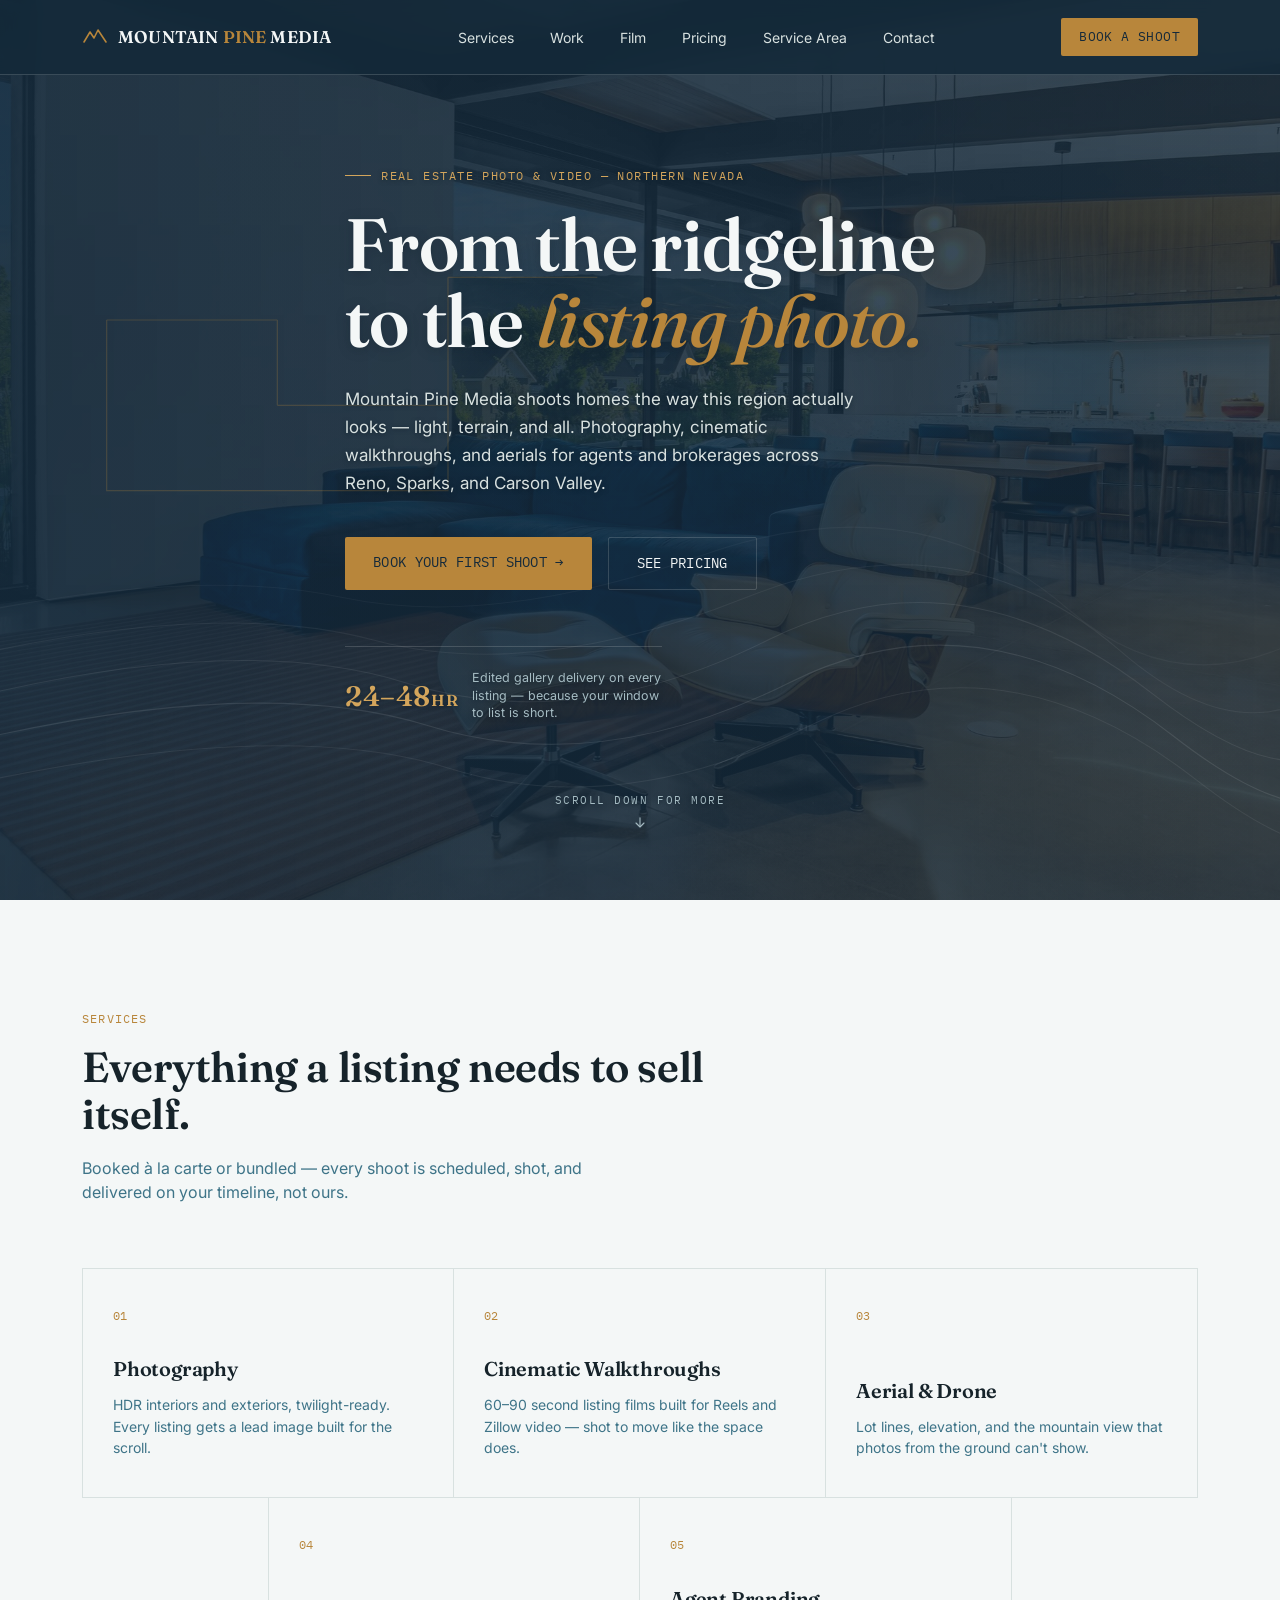
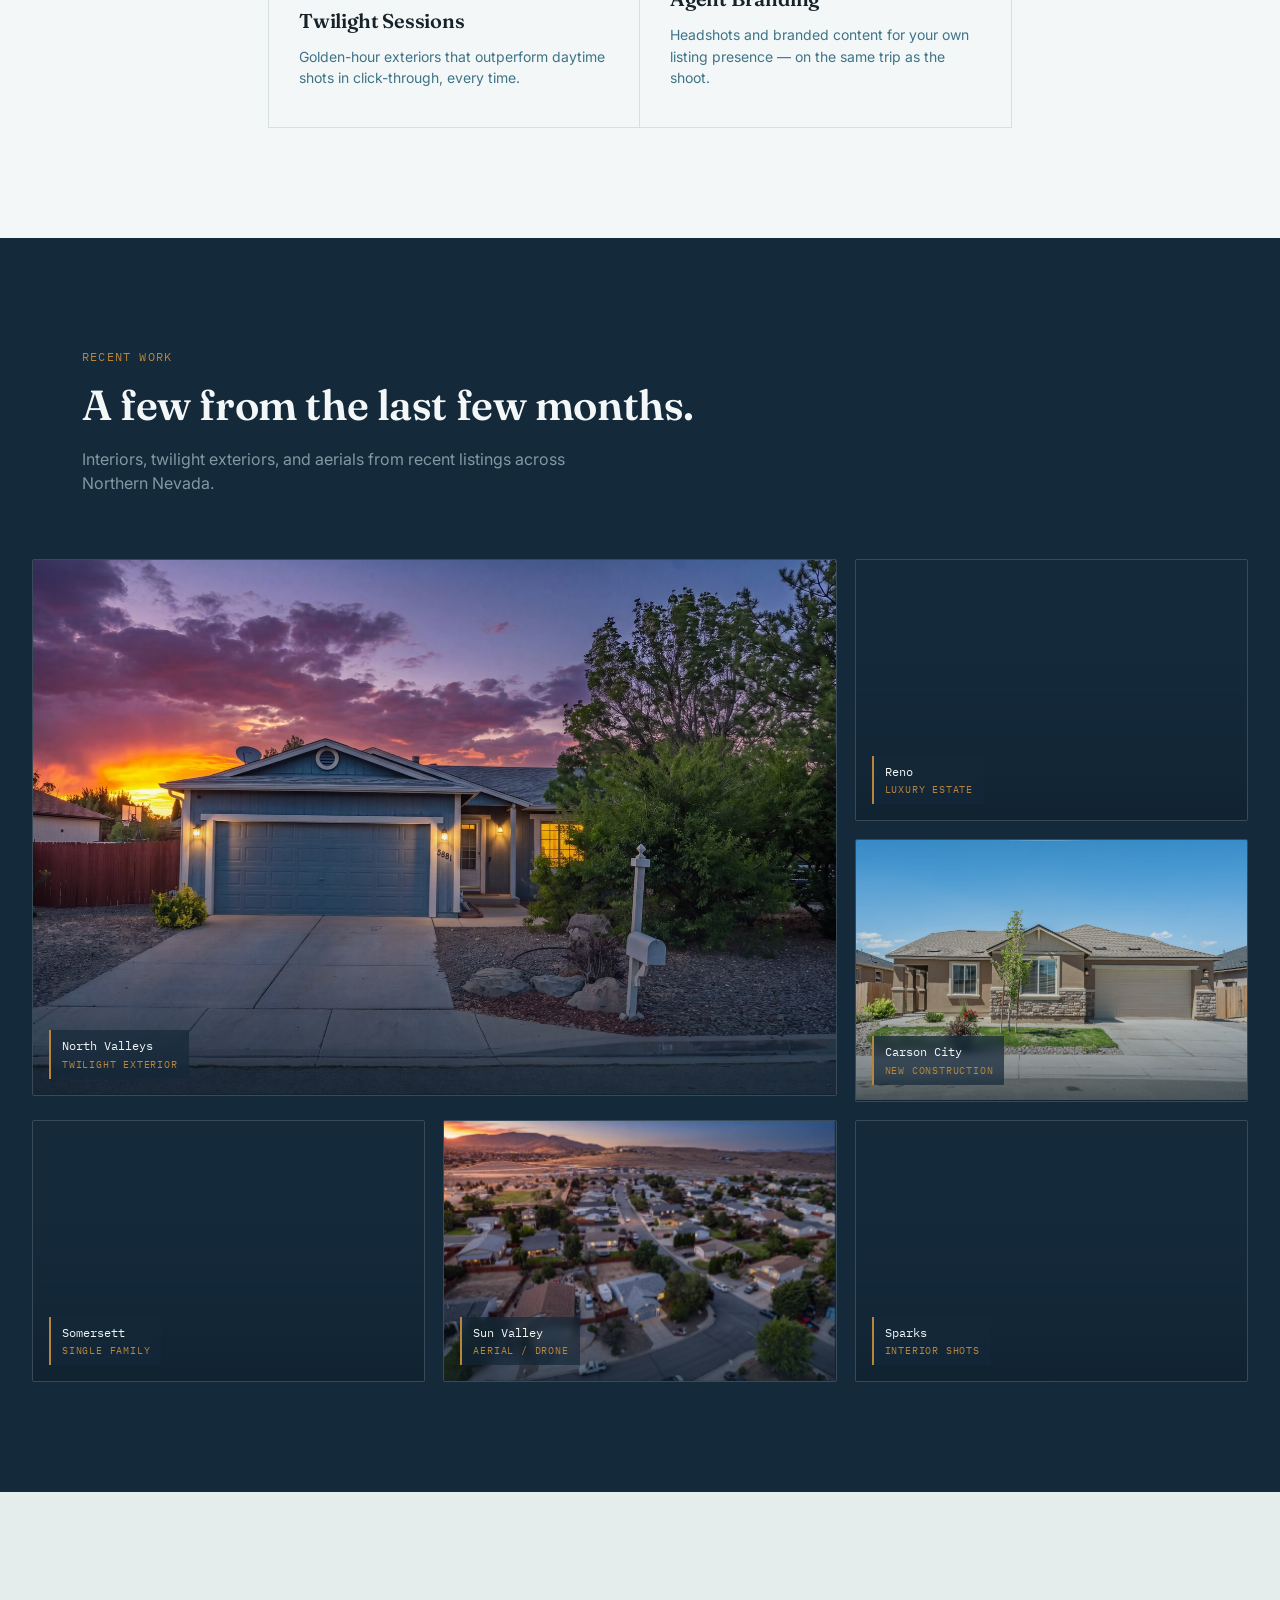
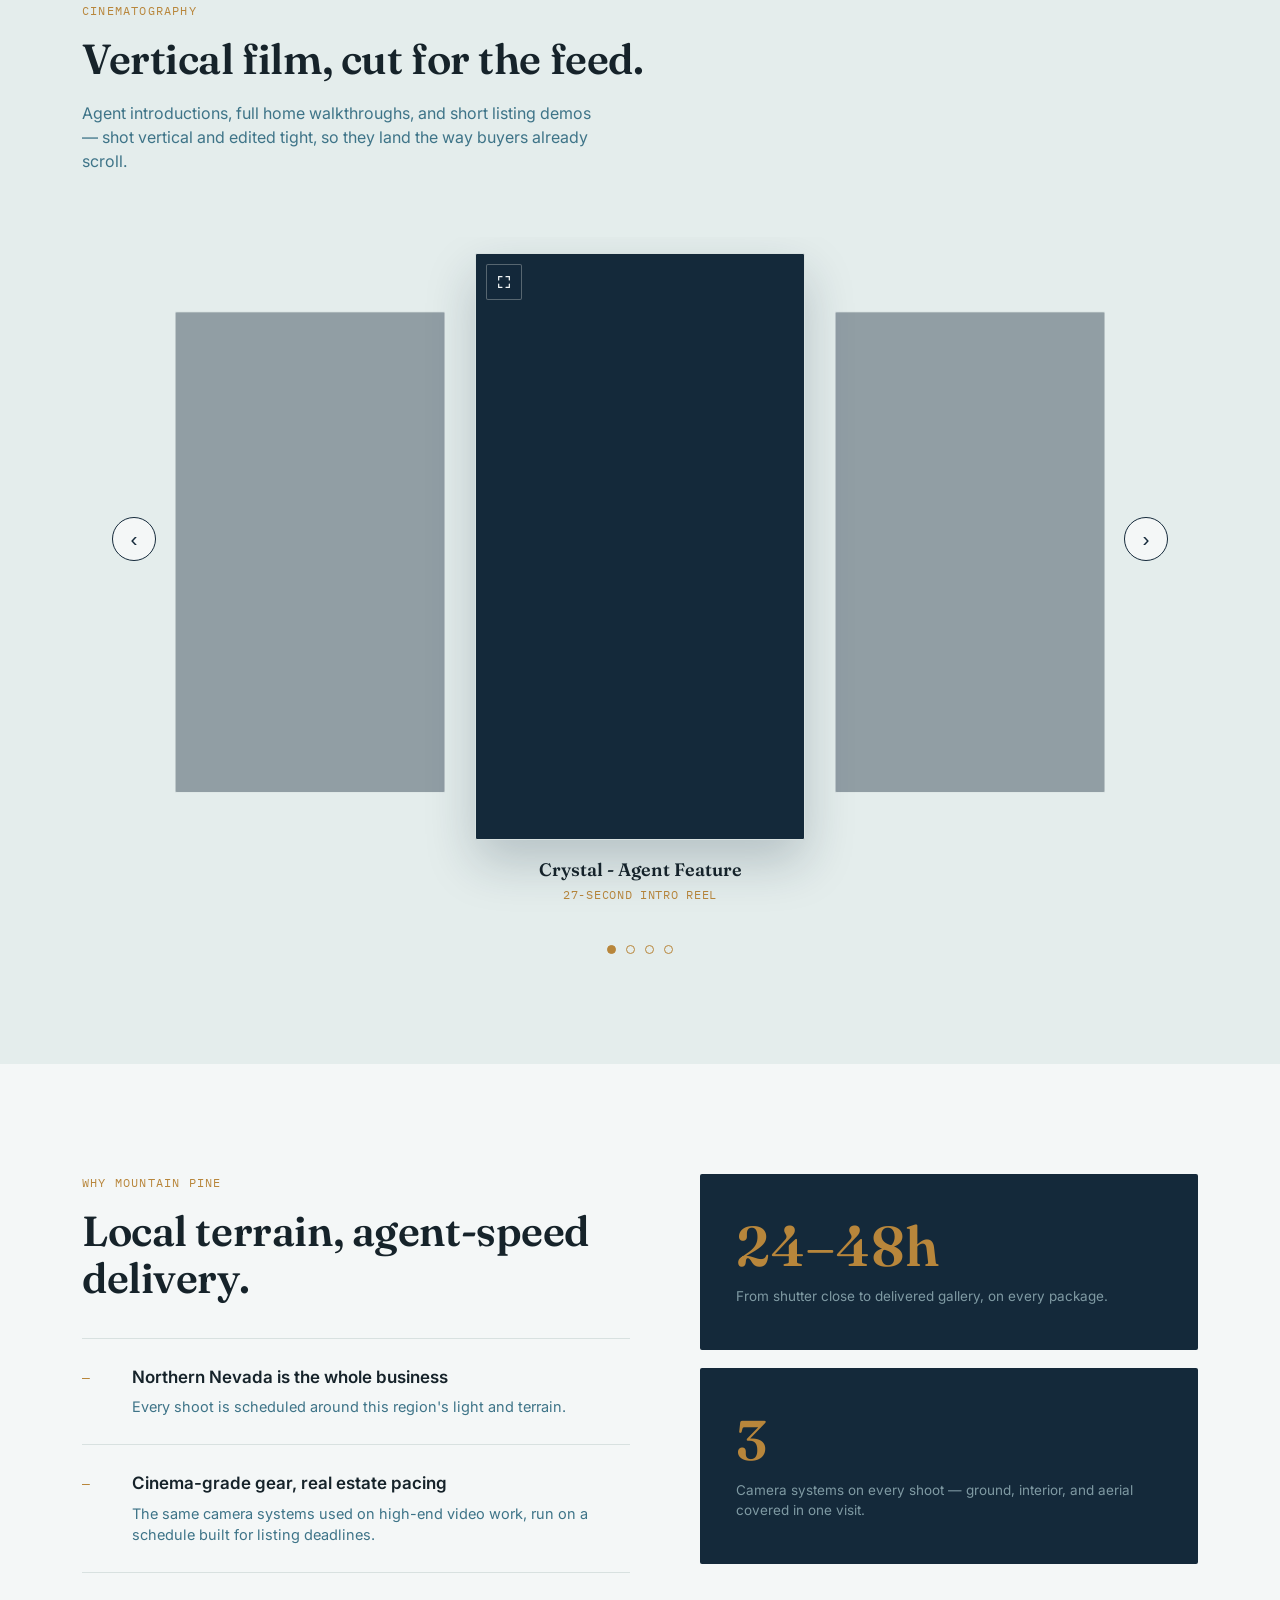
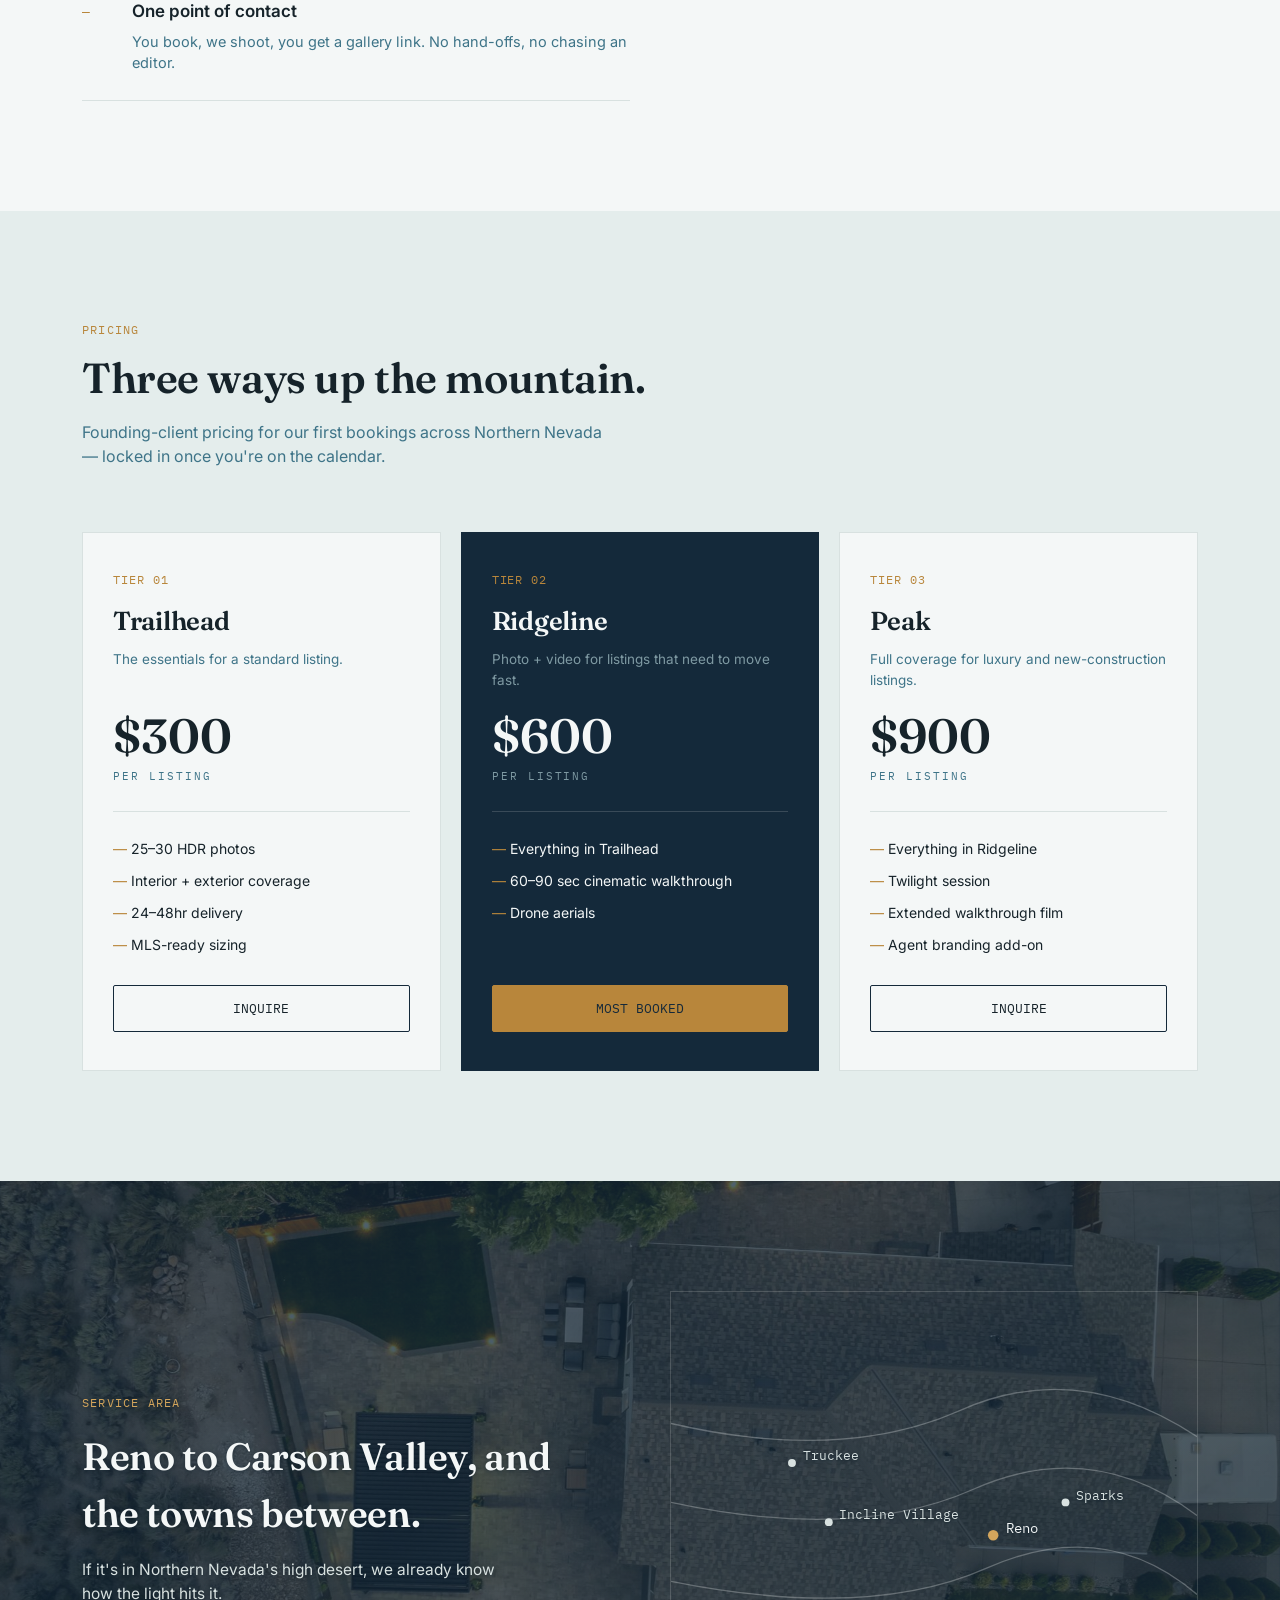
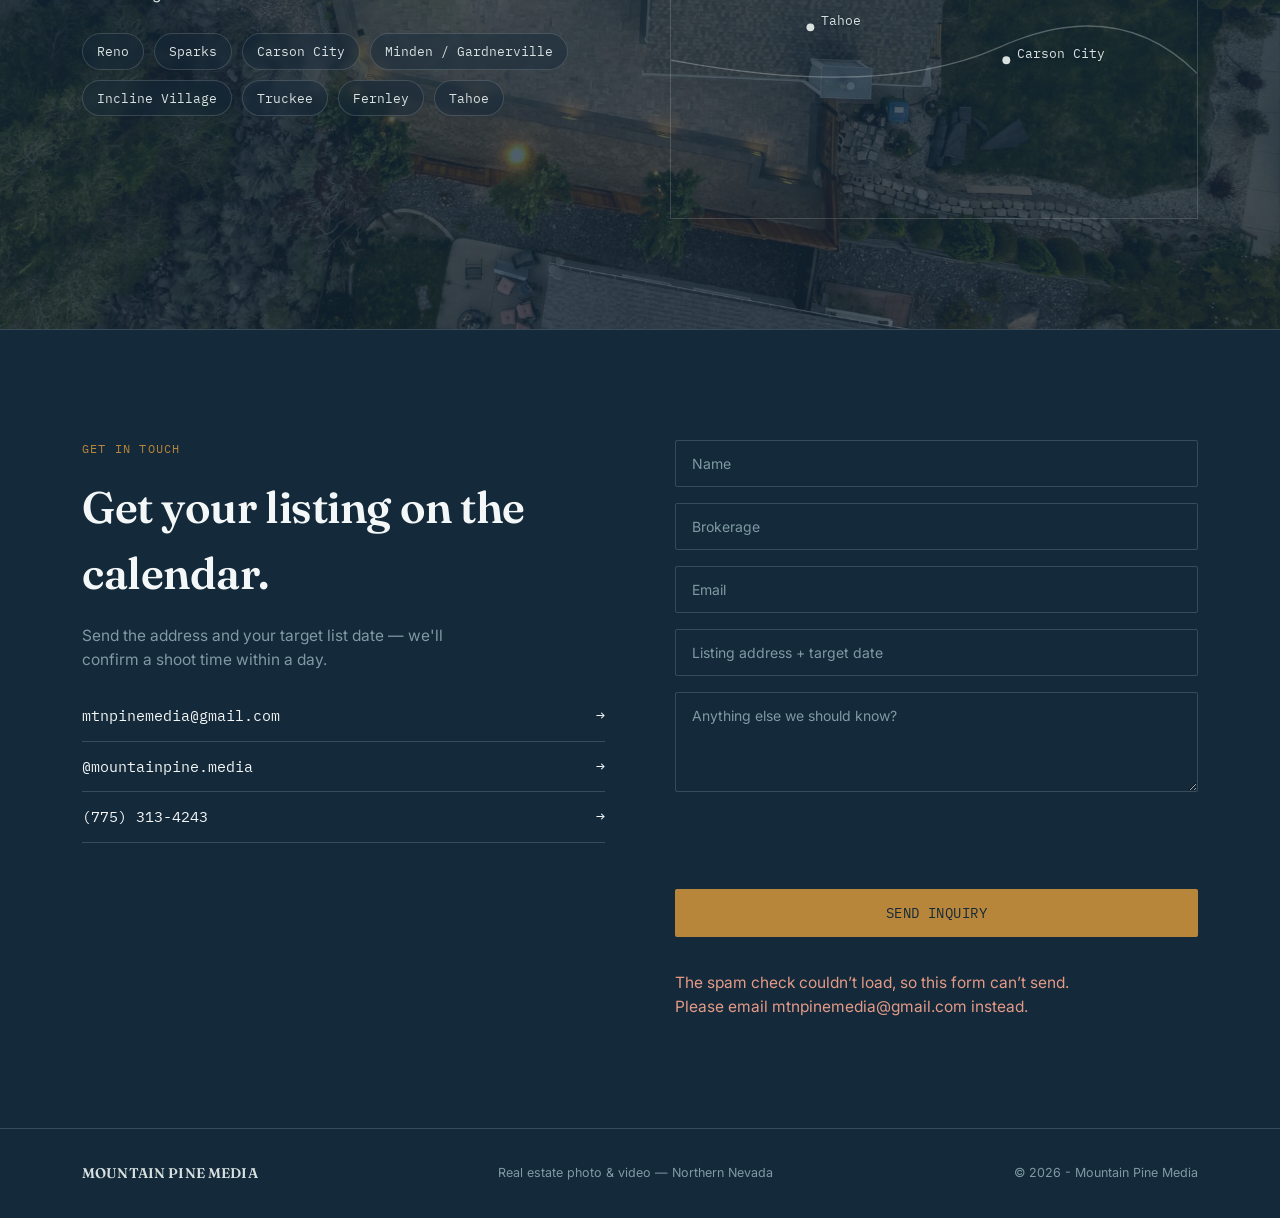
==== web/public/index.html @ 02c107c4 "Create email worker" ====
<!DOCTYPE html>
<html lang="en">
<head>
<meta charset="UTF-8">
<meta name="viewport" content="width=device-width, initial-scale=1.0">
<meta name="description" content="Mountain Pine Media — real estate photography, cinematic listing walkthroughs, and drone aerials for agents and brokerages across Reno, Sparks, Carson Valley, and Northern Nevada. Edited galleries delivered in 24–48 hours.">
<title>Mountain Pine Media · Real Estate Photo &amp; Video · Reno · Northern Nevada</title>

<link rel="icon" href="favicon.ico" sizes="any">
<link rel="apple-touch-icon" href="apple-touch-icon.png">

<meta property="og:type" content="website">
<meta property="og:url" content="https://mountain-pine-media.com/">
<meta property="og:title" content="Mountain Pine Media · Real Estate Photo &amp; Video · Reno · Northern Nevada">
<meta property="og:description" content="Real estate photography, cinematic listing walkthroughs, and drone aerials for agents across Reno, Sparks, and Carson Valley. Edited galleries in 24–48 hours.">
<meta property="og:image" content="https://mountain-pine-media.com/og-image.png">
<meta name="twitter:card" content="summary_large_image">
<meta name="twitter:title" content="Mountain Pine Media · Real Estate Photo &amp; Video · Reno · Northern Nevada">
<meta name="twitter:description" content="Real estate photography, listing films, and drone aerials for agents across Northern Nevada.">
<meta name="twitter:image" content="https://mountain-pine-media.com/og-image.png">
<link rel="canonical" href="https://mountain-pine-media.com/">

<script type="application/ld+json">
{
  "@context": "https://schema.org",
  "@type": "ProfessionalService",
  "additionalType": "https://en.wikipedia.org/wiki/Real_estate_photography",
  "name": "Mountain Pine Media",
  "description": "Real estate photography, cinematic listing walkthroughs, and drone aerials for agents and brokerages across Northern Nevada.",
  "url": "https://mountain-pine-media.com/",
  "image": "https://mountain-pine-media.com/og-image.png",
  "logo": "https://mountain-pine-media.com/og-image.png",
  "email": "mtnpinemedia@gmail.com",
  "sameAs": ["https://www.instagram.com/mountainpine.media/"],
  "priceRange": "$$",
  "areaServed": [
    { "@type": "City", "name": "Reno, Nevada" },
    { "@type": "City", "name": "Sparks, Nevada" },
    { "@type": "City", "name": "Carson City, Nevada" },
    { "@type": "City", "name": "Minden, Nevada" },
    { "@type": "City", "name": "Gardnerville, Nevada" },
    { "@type": "City", "name": "Fernley, Nevada" },
    { "@type": "Place", "name": "Incline Village, Nevada" },
    { "@type": "Place", "name": "Lake Tahoe" },
    { "@type": "Place", "name": "Truckee, California" },
    { "@type": "AdministrativeArea", "name": "Washoe County, Nevada" },
    { "@type": "Place", "name": "Northern Nevada" }
  ],
  "makesOffer": [
    {
      "@type": "Offer",
      "itemOffered": {
        "@type": "Service",
        "name": "Real estate photography",
        "serviceType": "Real estate photography"
      }
    },
    {
      "@type": "Offer",
      "itemOffered": {
        "@type": "Service",
        "name": "Cinematic listing walkthrough",
        "serviceType": "Real estate videography"
      }
    },
    {
      "@type": "Offer",
      "itemOffered": {
        "@type": "Service",
        "name": "Aerial and drone photography",
        "serviceType": "Aerial photography"
      }
    },
    {
      "@type": "Offer",
      "itemOffered": {
        "@type": "Service",
        "name": "Twilight exterior session",
        "serviceType": "Real estate photography"
      }
    },
    {
      "@type": "Offer",
      "itemOffered": {
        "@type": "Service",
        "name": "Agent branding and headshots",
        "serviceType": "Portrait photography"
      }
    }
  ]
}
</script>

<link rel="preconnect" href="https://fonts.googleapis.com">
<link rel="preconnect" href="https://fonts.gstatic.com" crossorigin>
<link href="https://fonts.googleapis.com/css2?family=Fraunces:opsz,wght@9..144,400;9..144,500;9..144,600;9..144,700&family=Inter:wght@400;500;600&family=IBM+Plex+Mono:wght@400;500&display=swap" rel="stylesheet">
<link rel="stylesheet" href="styles.css">

<!-- The hero background is above the fold, so it is discovered in styles.css rather
     than in the markup and would otherwise wait on the stylesheet. Keep this pair in
     step with the .hero::before rules and their 1100px breakpoint. -->
<link rel="preload" as="image" href="optimized-assets/DSC08587-2560.jpg" media="(min-width:1100px)">
<link rel="preload" as="image" href="optimized-assets/DSC08587.jpg" media="(max-width:1099.98px)">

<!-- The inquiry form can't be submitted without JavaScript: Turnstile is a scripted
     challenge, and a no-JS path that skipped it would just be the door bots use. -->
<noscript><style>#inquiry-form{display:none;}</style></noscript>
</head>
<body>

<header>
  <nav class="wrap">
    <div class="brand">
      <svg viewBox="0 0 26 26" fill="none"><path d="M2 18L8 8L12 14L16 6L24 18" stroke="#B8863B" stroke-width="1.6" stroke-linejoin="round" stroke-linecap="round"/></svg>
      <span class="brand-text">MOUNTAIN <span>PINE</span> MEDIA</span>
    </div>
    <div class="nav-menu" id="nav-menu">
      <div class="navlinks">
        <a href="#services">Services</a>
        <a href="#work">Work</a>
        <a href="#film">Film</a>
        <a href="#pricing">Pricing</a>
        <a href="#area">Service Area</a>
        <a href="#contact">Contact</a>
      </div>
      <a href="#contact" class="nav-cta">BOOK A SHOOT</a>
    </div>
    <button class="nav-toggle" aria-label="Toggle menu" aria-expanded="false" aria-controls="nav-menu">
      <span></span><span></span><span></span>
    </button>
  </nav>
</header>

<section class="hero" data-parallax>
  <svg class="contour-field" viewBox="0 0 1200 800" preserveAspectRatio="xMidYMid slice">
    <g stroke="#F4F7F7" stroke-width="1" fill="none">
      <path opacity="0.12" d="M-50 620 Q 200 560 350 600 T 700 560 T 1050 610 T 1300 580"/>
      <path opacity="0.16" d="M-50 660 Q 220 590 380 640 T 720 600 T 1080 650 T 1300 620"/>
      <path opacity="0.2" d="M-50 700 Q 240 630 400 680 T 740 640 T 1100 690 T 1300 660"/>
      <path opacity="0.14" d="M-50 740 Q 260 670 420 720 T 760 680 T 1120 730 T 1300 700"/>
      <path opacity="0.08" d="M-50 580 Q 180 530 320 560 T 660 520 T 1000 570 T 1300 540"/>
    </g>
    <g stroke="#B8863B" stroke-width="1.1" fill="none" opacity="0.5">
      <path d="M100 300 L 260 300 M 260 300 L 260 380 M 260 380 L 420 380 M 420 380 L 420 260 M 420 260 L 560 260"/>
      <path d="M100 300 L 100 460 L 420 460 L 420 380"/>
    </g>
  </svg>
  <div class="wrap hero-inner">
    <div class="eyebrow">REAL ESTATE PHOTO &amp; VIDEO — NORTHERN NEVADA</div>
    <h1>From the ridgeline<br>to the <em>listing photo.</em></h1>
    <p class="lede">Mountain Pine Media shoots homes the way this region actually looks — light, terrain, and all. Photography, cinematic walkthroughs, and aerials for agents and brokerages across Reno, Sparks, and Carson Valley.</p>
    <div class="hero-ctas">
      <a href="#contact" class="btn-primary">BOOK YOUR FIRST SHOOT →</a>
      <a href="#pricing" class="btn-ghost">SEE PRICING</a>
    </div>
    <div class="turn-badge">
      <div class="num mono">24–48<span style="font-size:16px;">HR</span></div>
      <div class="lbl">Edited gallery delivery on every listing — because your window to list is short.</div>
    </div>
    <div class="scroll-cue" aria-hidden="true">
      <span class="scroll-cue-text">Scroll Down for More</span>
      <svg viewBox="0 0 24 24" fill="none" stroke="currentColor" stroke-width="1.6" stroke-linecap="round" stroke-linejoin="round">
        <path d="M12 4v13"/><path d="M6 12l6 6 6-6"/>
      </svg>
    </div>
  </div>
</section>

<section class="services" id="services">
  <div class="wrap">
    <div class="section-head reveal">
      <div class="section-eyebrow">Services</div>
      <h2>Everything a listing needs to sell itself.</h2>
      <p>Booked à la carte or bundled — every shoot is scheduled, shot, and delivered on your timeline, not ours.</p>
    </div>
    <div class="svc-grid reveal">
      <div class="svc-card">
        <div class="svc-num mono">01</div>
        <div><h3>Photography</h3><p>HDR interiors and exteriors, twilight-ready. Every listing gets a lead image built for the scroll.</p></div>
      </div>
      <div class="svc-card">
        <div class="svc-num mono">02</div>
        <div><h3>Cinematic Walkthroughs</h3><p>60–90 second listing films built for Reels and Zillow video — shot to move like the space does.</p></div>
      </div>
      <div class="svc-card">
        <div class="svc-num mono">03</div>
        <div><h3>Aerial &amp; Drone</h3><p>Lot lines, elevation, and the mountain view that photos from the ground can't show.</p></div>
      </div>
      <div class="svc-card">
        <div class="svc-num mono">04</div>
        <div><h3>Twilight Sessions</h3><p>Golden-hour exteriors that outperform daytime shots in click-through, every time.</p></div>
      </div>
      <div class="svc-card">
        <div class="svc-num mono">05</div>
        <div><h3>Agent Branding</h3><p>Headshots and branded content for your own listing presence — on the same trip as the shoot.</p></div>
      </div>
    </div>
  </div>
</section>

<section class="portfolio" id="work">
  <div class="wrap">
    <div class="section-head reveal">
      <div class="section-eyebrow">Recent Work</div>
      <h2>A few from the last few months.</h2>
      <p>Interiors, twilight exteriors, and aerials from recent listings across Northern Nevada.</p>
    </div>
    <div class="pf-grid reveal">
      <div class="pf-item pf-feature">
        <img src="optimized-assets/twilight-2.jpg"
             srcset="optimized-assets/twilight-2.jpg 1600w, optimized-assets/twilight-2-2400.jpg 2400w"
             sizes="(max-width:600px) 92vw, (max-width:900px) 94vw, min(1010px, 66vw)"
             alt="Twilight exterior of a blue single-story home glowing against a purple and orange Nevada sunset" decoding="async">
        <div class="pf-tag">North Valleys<span class="type">Twilight Exterior</span></div>
      </div>
      <div class="pf-item">
        <img src="optimized-assets/DSC08627.jpg" sizes="(max-width:600px) 92vw, (max-width:900px) 46vw, 33vw"
             alt="Modern walnut kitchen with a waterfall stone island, integrated range hood and polished concrete floors" decoding="async">
        <div class="pf-tag">Reno<span class="type">Luxury Estate</span></div>
      </div>
      <div class="pf-item">
        <img src="optimized-assets/_-33.jpg" sizes="(max-width:600px) 92vw, (max-width:900px) 46vw, 33vw"
             alt="Front elevation of a new-construction single-story home with stone accents and fresh desert landscaping" decoding="async">
        <div class="pf-tag">Carson City<span class="type">New Construction</span></div>
      </div>
      <div class="pf-item">
        <img src="optimized-assets/_-3.jpg" sizes="(max-width:600px) 92vw, (max-width:900px) 46vw, 33vw"
             alt="Sunlit open-concept living room with hardwood floors, leather armchairs and a mounted television" decoding="async" loading="lazy">
        <div class="pf-tag">Somersett<span class="type">Single Family</span></div>
      </div>
      <div class="pf-item">
        <img src="optimized-assets/drone-twilight.jpg" sizes="(max-width:600px) 92vw, (max-width:900px) 46vw, 33vw"
             alt="Aerial drone view of a Northern Nevada neighbourhood at dusk with the Sierra foothills behind it" decoding="async" loading="lazy">
        <div class="pf-tag">Sun Valley<span class="type">Aerial / Drone</span></div>
      </div>
      <div class="pf-item">
        <img src="optimized-assets/DSC08717.jpg" sizes="(max-width:600px) 92vw, (max-width:900px) 46vw, 33vw"
             alt="Great room with floor-to-ceiling glass looking out to a pool and the mountains beyond" decoding="async" loading="lazy">
        <div class="pf-tag">Sparks<span class="type">Interior Shots</span></div>
      </div>
    </div>
  </div>
</section>

<section class="cinema" id="film">
  <div class="wrap">
    <div class="section-head reveal">
      <div class="section-eyebrow">Cinematography</div>
      <h2>Vertical film, cut for the feed.</h2>
      <p>Agent introductions, full home walkthroughs, and short listing demos — shot vertical and edited tight, so they land the way buyers already scroll.</p>
    </div>

    <div class="cine-carousel reveal">
      <button class="cine-arrow cine-arrow-prev" type="button" aria-label="Previous film">&lsaquo;</button>
      <div class="cine-track" id="cineTrack" tabindex="0">
          <div class="cine-slide" data-featured>
            <div class="cine-thumb">
              <iframe src="https://player.vimeo.com/video/1222570040?api=1&amp;title=0&amp;byline=0&amp;portrait=0&amp;player_id=cine-0" title="Crystal - Agent Feature" allow="autoplay; fullscreen; picture-in-picture; clipboard-write; encrypted-media" allowfullscreen></iframe>
              <button class="cine-expand" type="button" aria-label="Watch Crystal - Agent Feature larger">
                <svg viewBox="0 0 24 24" aria-hidden="true"><path d="M4 9V4h5M20 9V4h-5M4 15v5h5M20 15v5h-5"/></svg>
              </button>
              <div class="cine-swipe" aria-hidden="true"></div>
            </div>
            <div class="cine-meta">
              <span class="cine-name">Crystal - Agent Feature</span>
              <span class="cine-detail">27-second intro reel</span>
            </div>
          </div>
          <div class="cine-slide">
            <div class="cine-thumb">
              <iframe src="https://player.vimeo.com/video/1222570041?api=1&amp;title=0&amp;byline=0&amp;portrait=0&amp;player_id=cine-1" title="Family Move In" allow="autoplay; fullscreen; picture-in-picture; clipboard-write; encrypted-media" allowfullscreen></iframe>
              <button class="cine-expand" type="button" aria-label="Watch Family Move In larger">
                <svg viewBox="0 0 24 24" aria-hidden="true"><path d="M4 9V4h5M20 9V4h-5M4 15v5h5M20 15v5h-5"/></svg>
              </button>
              <div class="cine-swipe" aria-hidden="true"></div>
            </div>
            <div class="cine-meta">
              <span class="cine-name">Family Move In</span>
              <span class="cine-detail">1-minute client story</span>
            </div>
          </div>
          <div class="cine-slide">
            <div class="cine-thumb">
              <iframe src="https://player.vimeo.com/video/1222570042?api=1&amp;title=0&amp;byline=0&amp;portrait=0&amp;player_id=cine-2" title="Daisy — Agent Introduction" allow="autoplay; fullscreen; picture-in-picture; clipboard-write; encrypted-media" allowfullscreen></iframe>
              <button class="cine-expand" type="button" aria-label="Watch Daisy — Agent Introduction larger">
                <svg viewBox="0 0 24 24" aria-hidden="true"><path d="M4 9V4h5M20 9V4h-5M4 15v5h5M20 15v5h-5"/></svg>
              </button>
              <div class="cine-swipe" aria-hidden="true"></div>
            </div>
            <div class="cine-meta">
              <span class="cine-name">Daisy — Agent Introduction</span>
              <span class="cine-detail">29-second intro reel</span>
            </div>
          </div>
          <div class="cine-slide">
            <div class="cine-thumb">
              <iframe src="https://player.vimeo.com/video/1222570043?api=1&amp;title=0&amp;byline=0&amp;portrait=0&amp;player_id=cine-3" title="Listing Reel" allow="autoplay; fullscreen; picture-in-picture; clipboard-write; encrypted-media" allowfullscreen></iframe>
              <button class="cine-expand" type="button" aria-label="Watch Listing Reel larger">
                <svg viewBox="0 0 24 24" aria-hidden="true"><path d="M4 9V4h5M20 9V4h-5M4 15v5h5M20 15v5h-5"/></svg>
              </button>
              <div class="cine-swipe" aria-hidden="true"></div>
            </div>
            <div class="cine-meta">
              <span class="cine-name">Listing Reel</span>
              <span class="cine-detail">43-second walkthrough</span>
            </div>
          </div>
      </div>
      <button class="cine-arrow cine-arrow-next" type="button" aria-label="Next film">&rsaquo;</button>
    </div>
    <div class="cine-dots" id="cineDots">
        <button class="cine-dot" type="button" aria-label="Show Crystal - Agent Feature"></button>
        <button class="cine-dot" type="button" aria-label="Show Family Move In"></button>
        <button class="cine-dot" type="button" aria-label="Show Daisy — Agent Introduction"></button>
        <button class="cine-dot" type="button" aria-label="Show Listing Reel"></button>
    </div>
  </div>
</section>

<div class="cine-lightbox" id="cineLightbox" role="dialog" aria-modal="true" aria-labelledby="cineLbTitle" hidden>
  <button class="cine-lb-close" id="cineLbClose" type="button" aria-label="Close film">&times;</button>
  <div class="cine-lb-shell" id="cineLbShell"></div>
  <div class="cine-lb-bar">
    <div class="cine-lb-caption">
      <span class="cine-lb-title" id="cineLbTitle"></span>
      <span class="cine-lb-detail" id="cineLbDetail"></span>
    </div>
    <button class="cine-lb-fs" id="cineLbFs" type="button">
      <svg viewBox="0 0 24 24" aria-hidden="true"><path d="M4 9V4h5M20 9V4h-5M4 15v5h5M20 15v5h-5"/></svg>
      <span class="fs-label">Fullscreen</span>
    </button>
  </div>
</div>

<section class="why">
  <div class="wrap">
    <div class="why-grid">
      <div>
        <div class="section-head reveal" style="margin-bottom:36px;">
          <div class="section-eyebrow">Why Mountain Pine</div>
          <h2>Local terrain, agent-speed delivery.</h2>
        </div>
        <div class="why-list reveal">
          <div class="why-item">
            <div class="mk">—</div>
            <div><h4>Northern Nevada is the whole business</h4><p>Every shoot is scheduled around this region's light and terrain.</p></div>
          </div>
          <div class="why-item">
            <div class="mk">—</div>
            <div><h4>Cinema-grade gear, real estate pacing</h4><p>The same camera systems used on high-end video work, run on a schedule built for listing deadlines.</p></div>
          </div>
          <div class="why-item">
            <div class="mk">—</div>
            <div><h4>One point of contact</h4><p>You book, we shoot, you get a gallery link. No hand-offs, no chasing an editor.</p></div>
          </div>
        </div>
      </div>
      <div class="reveal">
        <div class="stat-block">
          <div class="big mono">24–48h</div>
          <div class="cap">From shutter close to delivered gallery, on every package.</div>
        </div>
        <div class="stat-block">
          <div class="big mono">3</div>
          <div class="cap">Camera systems on every shoot — ground, interior, and aerial covered in one visit.</div>
        </div>
      </div>
    </div>
  </div>
</section>

<section class="pricing" id="pricing">
  <div class="wrap">
    <div class="section-head reveal">
      <div class="section-eyebrow">Pricing</div>
      <h2>Three ways up the mountain.</h2>
      <p>Founding-client pricing for our first bookings across Northern Nevada — locked in once you're on the calendar.</p>
    </div>
    <div class="price-grid reveal">
      <div class="price-card">
        <div class="tier-mk mono">Tier 01</div>
        <h3>Trailhead</h3>
        <div class="desc">The essentials for a standard listing.</div>
        <div class="amount">$300</div>
        <div class="per mono">Per listing</div>
        <div class="rule"></div>
        <ul>
          <li>25–30 HDR photos</li>
          <li>Interior + exterior coverage</li>
          <li>24–48hr delivery</li>
          <li>MLS-ready sizing</li>
        </ul>
        <a href="#contact" class="cta">INQUIRE</a>
      </div>
      <div class="price-card feat">
        <div class="tier-mk mono">Tier 02</div>
        <h3>Ridgeline</h3>
        <div class="desc">Photo + video for listings that need to move fast.</div>
        <div class="amount">$600</div>
        <div class="per mono">Per listing</div>
        <div class="rule"></div>
        <ul>
          <li>Everything in Trailhead</li>
          <li>60–90 sec cinematic walkthrough</li>
          <li>Drone aerials</li>
        </ul>
        <a href="#contact" class="cta">MOST BOOKED</a>
      </div>
      <div class="price-card">
        <div class="tier-mk mono">Tier 03</div>
        <h3>Peak</h3>
        <div class="desc">Full coverage for luxury and new-construction listings.</div>
        <div class="amount">$900</div>
        <div class="per mono">Per listing</div>
        <div class="rule"></div>
        <ul>
          <li>Everything in Ridgeline</li>
          <li>Twilight session</li>
          <li>Extended walkthrough film</li>
          <li>Agent branding add-on</li>
        </ul>
        <a href="#contact" class="cta">INQUIRE</a>
      </div>
    </div>
  </div>
</section>

<section class="area" id="area" data-parallax>
  <div class="wrap">
    <div class="area-inner">
      <div class="reveal">
        <div class="section-eyebrow">Service Area</div>
        <h2 style="font-size:clamp(28px,3.4vw,38px); margin-top:14px;">Reno to Carson Valley, and the towns between.</h2>
        <p class="area-lede">If it's in Northern Nevada's high desert, we already know how the light hits it.</p>
        <div class="area-tags">
          <span class="area-tag">Reno</span>
          <span class="area-tag">Sparks</span>
          <span class="area-tag">Carson City</span>
          <span class="area-tag">Minden / Gardnerville</span>
          <span class="area-tag">Incline Village</span>
          <span class="area-tag">Truckee</span>
          <span class="area-tag">Fernley</span>
          <span class="area-tag">Tahoe</span>
        </div>
      </div>
      <div class="area-map reveal">
        <!-- No background rect: the photo and its scrim are the parent's background,
             and an opaque fill here would hide both. Dots and labels are the
             light-on-dark set for that reason. -->
        <svg viewBox="0 0 400 400">
          <g stroke="#F4F7F7" stroke-width="1" fill="none" opacity="0.28">
            <path d="M0 100 Q 130 130 220 90 T 400 110"/>
            <path d="M0 160 Q 140 190 230 150 T 400 170"/>
            <path d="M0 220 Q 150 250 240 210 T 400 230"/>
            <path d="M0 280 Q 160 310 250 270 T 400 290"/>
          </g>
          <!-- Two groups: the Tahoe basin stacked down the left at a shared x=105, and
               the valley towns east of it. That split is the real geography — Reno,
               Sparks and Carson City all sit east of the lake — and it keeps the two
               longest labels ("Incline Village", "Carson City") on separate flanks so
               neither has to reach across the other.
               Coordinates are baked rather than wrapped in a translate() group on
               purpose: the right-edge budget below is measured against the raw 400-unit
               viewBox, and an offset group would put the numbers here out from the
               space that budget is reasoned in. -->
          <!-- Staggered west to east: Truckee really is the westernmost of the three and
               Incline Village the easternmost, with the lake between them. Incline gets
               the smaller push of the two — its label is the longest on the map, and
               every unit it moves right is a unit off the gap to Reno's dot. -->
          <circle cx="92" cy="130" r="3" fill="#D8E1E0"/>
          <text x="100" y="128" font-family="IBM Plex Mono" font-size="10" fill="#D8E1E0">Truckee</text>
          <circle cx="120" cy="175" r="3" fill="#D8E1E0"/>
          <text x="128" y="173" font-family="IBM Plex Mono" font-size="10" fill="#D8E1E0">Incline Village</text>
          <circle cx="106" cy="255" r="3" fill="#D8E1E0"/>
          <text x="114" y="253" font-family="IBM Plex Mono" font-size="10" fill="#D8E1E0">Tahoe</text>
          <circle cx="245" cy="185" r="4" fill="#D3A55C"/>
          <text x="255" y="183" font-family="IBM Plex Mono" font-size="11" fill="#F4F7F7">Reno</text>
          <circle cx="300" cy="160" r="3" fill="#D8E1E0"/>
          <text x="308" y="158" font-family="IBM Plex Mono" font-size="10" fill="#D8E1E0">Sparks</text>
          <circle cx="255" cy="280" r="3" fill="#D8E1E0"/>
          <text x="263" y="278" font-family="IBM Plex Mono" font-size="10" fill="#D8E1E0">Carson City</text>
        </svg>
      </div>
    </div>
  </div>
</section>

<section class="contact" id="contact">
  <div class="wrap contact-inner">
    <div class="reveal">
      <div class="section-eyebrow">Get In Touch</div>
      <h2>Get your listing on the calendar.</h2>
      <p>Send the address and your target list date — we'll confirm a shoot time within a day.</p>
      <div class="contact-links">
        <a href="mailto:mtnpinemedia@gmail.com">mtnpinemedia@gmail.com <span>→</span></a>
        <a href="https://instagram.com/mountainpine.media" target="_blank" rel="noopener">@mountainpine.media <span>→</span></a>
        <a href="tel:+17753134243">(775) 313-4243 <span>→</span></a>
      </div>
    </div>
    <noscript>
      <p class="form-noscript">
        The form needs JavaScript switched on, to check the submission isn't automated.
        Email <a href="mailto:mtnpinemedia@gmail.com">mtnpinemedia@gmail.com</a> instead — it reaches the same inbox.
      </p>
    </noscript>
    <form class="form reveal" id="inquiry-form" action="/api/inquiry" method="post">
      <!-- Honeypot. Positioned off-screen rather than display:none, which the cruder
           bots check for. Real people never see it; anything that fills it is discarded. -->
      <div class="hp" aria-hidden="true">
        <label for="website">Website</label>
        <input type="text" id="website" name="website" tabindex="-1" autocomplete="off">
      </div>
      <input type="text" name="name" placeholder="Name" required>
      <input type="text" name="brokerage" placeholder="Brokerage">
      <input type="email" name="email" placeholder="Email" required>
      <input type="text" name="listing" placeholder="Listing address + target date">
      <textarea name="notes" placeholder="Anything else we should know?"></textarea>
      <!-- Cloudflare Turnstile, rendered by the script below once the form is near the
           viewport. data-action must stay in step with TURNSTILE_ACTION in worker.js —
           the Worker pins it at verify time, so changing one alone rejects every submission.

           TODO before deploy: this is Cloudflare's always-passing TESTING sitekey. Swap in
           the live one from the dashboard (Turnstile → widget for mountain-pine-media.com
           and www.mountain-pine-media.com). Left in production, the widget shows a red
           "For testing only" bar and every submission fails verification. -->
      <div class="form-turnstile" id="inquiry-turnstile"
           data-sitekey="1x00000000000000000000AA"
           data-action="inquiry"></div>
      <button type="submit">SEND INQUIRY</button>
      <p class="form-status" id="form-status" role="status" aria-live="polite"></p>
    </form>
    <div class="form-thanks" id="form-thanks" tabindex="-1" hidden>
      <div class="section-eyebrow">Inquiry Sent</div>
      <h3>Got it — it's in our inbox.</h3>
      <p>We'll reply by email within a day to confirm a shoot time. Need it sooner? Call <a href="tel:+17753134243">(775) 313-4243</a>.</p>
    </div>
  </div>
</section>

<footer>
  <div class="wrap footer-inner">
    <span class="brand-text mono">MOUNTAIN PINE MEDIA</span>
    <span>Real estate photo &amp; video — Northern Nevada</span>
    <span>© 2026 - Mountain Pine Media</span>
  </div>
</footer>


<script>
  // Nav scroll effect
  const header = document.querySelector('header');
  const scrollCue = document.querySelector('.scroll-cue');
  const CUE_FADE_AFTER = 250; // px of scroll before the hero cue fades out
  window.addEventListener('scroll', () => {
    header.classList.toggle('scrolled', window.scrollY > 60);
    if (scrollCue) scrollCue.classList.toggle('is-hidden', window.scrollY > CUE_FADE_AFTER);
  });

  // Mobile hamburger toggle
  const navToggle = document.querySelector('.nav-toggle');
  navToggle.addEventListener('click', () => {
    const isOpen = header.classList.toggle('open');
    navToggle.setAttribute('aria-expanded', isOpen);
  });
  document.querySelectorAll('.nav-menu a').forEach(link => {
    link.addEventListener('click', () => {
      header.classList.remove('open');
      navToggle.setAttribute('aria-expanded', 'false');
    });
  });

  // Reveal-on-scroll
  const observer = new IntersectionObserver((entries) => {
    entries.forEach(entry => {
      if (entry.isIntersecting) {
        entry.target.classList.add('visible');
        observer.unobserve(entry.target);
      }
    });
  }, { threshold: 0.12, rootMargin: '0px 0px -80px 0px' });

  document.querySelectorAll('.reveal').forEach(el => observer.observe(el));

  // Parallax — each opted-in section's photo drifts down as the page scrolls down, so
  // it reads slower than the content on top of it. Only the ::before layer moves, via a
  // custom property, which keeps this to a compositor transform and off the paint path.
  (function () {
    const sections = Array.from(document.querySelectorAll('[data-parallax]'));
    if (!sections.length) return;
    // Honour the same preference the reveals and the carousel do. Left alone, every
    // layer stays at its resting centre and the sections are static backdrops.
    if (window.matchMedia('(prefers-reduced-motion: reduce)').matches) return;

    // How far a layer travels, as a fraction of its section's height. Must stay
    // <= --parallax-overscan in styles.css, which is the room the layer actually has
    // above and below the frame; the slack between them keeps a rounded edge from
    // flashing at the extremes. Larger than it, and an empty edge slides into frame.
    const TRAVEL = 0.14;
    // Only the sections currently on screen. The hero and the service area are far
    // apart, so this is usually one element and never all of them.
    const live = new Set();
    let queued = false;

    function update() {
      queued = false;
      live.forEach((el) => {
        const r = el.getBoundingClientRect();
        // +1 while the section is still below the fold, -1 once it has cleared the
        // top, measured centre-to-centre so rest is dead centre of the pass. The hero
        // starts mid-pass rather than at +1, being at the top of the document, so it
        // only ever spends the downward half of its travel.
        const progress = (r.top + r.height / 2 - window.innerHeight / 2) /
                         ((window.innerHeight + r.height) / 2);
        const clamped = Math.max(-1, Math.min(1, progress));
        el.style.setProperty('--parallax', (-clamped * r.height * TRAVEL).toFixed(1) + 'px');
      });
    }

    function schedule() {
      if (!live.size || queued) return;
      queued = true;
      requestAnimationFrame(update);
    }

    // No reason to run the handler for the rest of the page. The margin starts a
    // section early so its layer is already in position when it appears.
    const io = new IntersectionObserver((entries) => {
      entries.forEach((e) => {
        if (e.isIntersecting) live.add(e.target); else live.delete(e.target);
      });
      if (live.size) update();
    }, { rootMargin: '150px 0px' });
    sections.forEach((el) => io.observe(el));

    window.addEventListener('scroll', schedule, { passive: true });
    window.addEventListener('resize', schedule, { passive: true });
  })();

  // Inquiry form — posts to /api/inquiry in worker.js, which emails the studio through
  // Resend. The guardrails (same-origin, rate limit, honeypot, Turnstile) are all
  // enforced there; this side only collects the Turnstile token and reports back.
  (function () {
    const form = document.getElementById('inquiry-form');
    if (!form) return;
    const statusEl = document.getElementById('form-status');
    const thanks = document.getElementById('form-thanks');
    const submit = form.querySelector('button[type="submit"]');
    const widget = document.getElementById('inquiry-turnstile');

    const GENERIC_ERROR =
      'That didn’t send. Please email mtnpinemedia@gmail.com and we’ll take it from there.';
    const BLOCKED =
      'The spam check couldn’t load, so this form can’t send. Please email mtnpinemedia@gmail.com instead.';

    // Turnstile loads on approach rather than with the page. It runs a challenge the
    // moment it renders, and this form is the last thing on a long page — no reason to
    // make every visitor pay for it, or to let a token age while they read the gallery.
    let widgetId = null;
    let requested = false;
    let blocked = false;

    function loadTurnstile() {
      if (requested) return;
      requested = true;
      window.onTurnstileLoad = () => {
        widgetId = window.turnstile.render(widget, {
          sitekey: widget.dataset.sitekey,
          action: widget.dataset.action,
          theme: 'dark',
          // flexible fills the column but bottoms out at 300px, and the column is
          // narrower than that on a 320px phone; compact is the only size that fits there.
          size: widget.clientWidth >= 300 ? 'flexible' : 'compact',
          'refresh-expired': 'auto'
        });
      };
      const script = document.createElement('script');
      script.src = 'https://challenges.cloudflare.com/turnstile/v0/api.js?render=explicit&onload=onTurnstileLoad';
      script.async = true;
      // An extension or network filter blocked it, so this form can never get a token.
      // Say so now, rather than letting them type everything out first.
      script.onerror = () => {
        blocked = true;
        fail(BLOCKED);
      };
      document.head.appendChild(script);
    }

    const approach = new IntersectionObserver((entries) => {
      if (entries.some((e) => e.isIntersecting)) {
        approach.disconnect();
        loadTurnstile();
      }
    }, { rootMargin: '600px 0px' });
    approach.observe(form);
    // Anything that puts them in the form without scrolling past it first.
    form.addEventListener('focusin', loadTurnstile);

    function showThanks() {
      form.hidden = true;
      thanks.hidden = false;
      thanks.focus();
    }

    function fail(message) {
      submit.disabled = false;
      statusEl.className = 'form-status is-error';
      statusEl.textContent = message;
      // Turnstile tokens are single-use, so the one just spent is dead either way.
      // Without this reset a second attempt fails on a stale token rather than on
      // whatever actually went wrong the first time.
      if (window.turnstile && widgetId !== null) window.turnstile.reset(widgetId);
    }

    // By the time this runs the browser has already checked name and email. The form
    // isn't novalidate: unlike the review form's hidden star inputs, every required
    // field here is a visible input the native bubble can anchor to.
    form.addEventListener('submit', async (e) => {
      e.preventDefault();

      // The widget usually resolves before anyone finishes typing, but it can still be
      // working on a slow connection. Posting without a token is a guaranteed 403, so
      // say what's happening instead of blaming the submitter for it.
      const token = form.querySelector('[name="cf-turnstile-response"]');
      if (!token || !token.value) {
        if (blocked) {
          fail(BLOCKED);
          return;
        }
        loadTurnstile();
        statusEl.className = 'form-status is-pending';
        statusEl.textContent = 'Just a moment — still checking your browser. Try again in a second.';
        return;
      }

      submit.disabled = true;
      statusEl.className = 'form-status is-pending';
      statusEl.textContent = 'Sending…';

      let res;
      try {
        res = await fetch(form.action, {
          method: 'POST',
          headers: { 'Content-Type': 'application/json' },
          body: JSON.stringify(Object.fromEntries(new FormData(form)))
        });
      } catch (err) {
        fail(GENERIC_ERROR);
        return;
      }

      if (res.ok) {
        showThanks();
        return;
      }

      // 403 and 429 are the two the Worker expects a person to be able to act on, so
      // they get its wording; everything else falls back to "email us instead".
      let message = GENERIC_ERROR;
      if (res.status === 403 || res.status === 429) {
        try {
          const body = await res.json();
          if (body && body.error) message = body.error;
        } catch (err) { /* keep the generic message */ }
      }
      fail(message);
    });
  })();

  // Cinematography carousel — infinite centre mode. Each slide is placed by its offset
  // from the active one, so the focused film is always dead centre and the ends wrap.
  (function () {
    const track = document.getElementById('cineTrack');
    if (!track) return;
    const slides = Array.from(track.querySelectorAll('.cine-slide'));
    const dots = Array.from(document.querySelectorAll('.cine-dot'));
    const count = slides.length;
    if (!count) return;
    // The slide marked data-featured is in focus on load; otherwise start in the middle.
    const featured = slides.findIndex(s => s.hasAttribute('data-featured'));
    let activeIndex = featured === -1 ? Math.floor(count / 2) : featured;
    let placed = slides.map(() => 0);

    function postTo(iframe, method, value) {
      if (!iframe || !iframe.contentWindow) return;
      const msg = { method: method };
      if (value !== undefined) msg.value = value;
      iframe.contentWindow.postMessage(JSON.stringify(msg), 'https://player.vimeo.com');
    }

    function post(slide, method, value) {
      postTo(slide && slide.querySelector('iframe'), method, value);
    }

    // A play sent over postMessage carries no user activation into the player's origin,
    // so the autoplay policy treats it as programmatic and Vimeo falls back to muted
    // playback rather than not playing at all. Explicitly unmuting alongside the play
    // is what restores sound. setMuted rather than setVolume: volume is system-owned on
    // phones, where Vimeo documents the call as silently ignored.
    function unmute(iframe) { postTo(iframe, 'setMuted', false); }
    const unmuted = new WeakSet();

    function pauseSlide(slide) {
      post(slide, 'pause');
      if (slide) playing.set(slide, false);
    }

    // The capture layer sits over the player, so a tap has to be relayed. Vimeo has no
    // toggle method, so track state — and subscribe to the player's own events so the
    // flag stays honest when someone uses the control bar we left exposed.
    const playing = new Map();
    function togglePlay(slide) {
      const on = playing.get(slide) === true;
      post(slide, on ? 'pause' : 'play');
      if (!on && slide && !unmuted.has(slide)) {
        unmute(slide.querySelector('iframe'));
        unmuted.add(slide);
      }
      playing.set(slide, !on);
    }
    slides.forEach((slide) => {
      const frame = slide.querySelector('iframe');
      if (!frame) return;
      frame.addEventListener('load', () => {
        post(slide, 'addEventListener', 'play');
        post(slide, 'addEventListener', 'pause');
      });
    });
    window.addEventListener('message', (e) => {
      if (e.origin !== 'https://player.vimeo.com') return;
      let data;
      try { data = JSON.parse(e.data); } catch (_) { return; }
      if (data.event !== 'play' && data.event !== 'pause') return;
      const lbFrame = shell.querySelector('iframe');
      if (lbFrame && lbFrame.contentWindow === e.source) {
        if (data.event === 'play' && lbNeedsUnmute) { unmute(lbFrame); lbNeedsUnmute = false; }
        return;
      }
      const slide = slides.find((s) => {
        const f = s.querySelector('iframe');
        return f && f.contentWindow === e.source;
      });
      if (slide) playing.set(slide, data.event === 'play');
    });

    // Signed distance from the active slide, taking the short way round the loop.
    function offsetOf(i) {
      let d = ((i - activeIndex) % count + count) % count;
      if (d > Math.floor(count / 2)) d -= count;
      return d;
    }

    function render() {
      slides.forEach((slide, i) => {
        const d = offsetOf(i);
        const wraps = Math.abs(d - placed[i]) > 1;
        if (wraps) slide.classList.add('is-teleport');
        slide.style.setProperty('--d', d);
        slide.classList.toggle('is-active', d === 0);
        // Neighbours are decorative and not reachable by keyboard until focused.
        const frame = slide.querySelector('iframe');
        if (frame) frame.tabIndex = d === 0 ? 0 : -1;
        if (wraps) {
          void slide.offsetWidth; // commit the jump before re-enabling the transition
          slide.classList.remove('is-teleport');
        }
        placed[i] = d;
      });
      dots.forEach((dot, i) => dot.classList.toggle('is-active', i === activeIndex));
    }

    function goTo(index) {
      const next = ((index % count) + count) % count;
      if (next === activeIndex) return;
      pauseSlide(slides[activeIndex]);
      activeIndex = next;
      render();
    }

    document.querySelector('.cine-arrow-prev').addEventListener('click', () => goTo(activeIndex - 1));
    document.querySelector('.cine-arrow-next').addEventListener('click', () => goTo(activeIndex + 1));
    dots.forEach((dot, i) => dot.addEventListener('click', () => goTo(i)));
    track.addEventListener('keydown', (e) => {
      if (e.key === 'ArrowLeft') goTo(activeIndex - 1);
      if (e.key === 'ArrowRight') goTo(activeIndex + 1);
    });

    // Click a peeking neighbour to pull it into focus. The focused slide keeps its own
    // clicks so Vimeo still handles play/pause — only the expand button is intercepted.
    slides.forEach((slide, i) => {
      slide.addEventListener('click', () => {
        if (offsetOf(i) !== 0) goTo(i);
      });
      const expand = slide.querySelector('.cine-expand');
      if (expand) {
        expand.addEventListener('click', (e) => {
          e.stopPropagation();
          openLightbox(slide, expand);
        });
      }
    });

    // Horizontal swipe. Events from the capture layer bubble to the track, so one
    // handler serves both it and the open ground around the peeking neighbours.
    let swipe = null;
    track.addEventListener('pointerdown', (e) => {
      swipe = {
        id: e.pointerId, x: e.clientX, y: e.clientY,
        onLayer: !!(e.target.classList && e.target.classList.contains('cine-swipe'))
      };
    });
    track.addEventListener('pointercancel', () => { swipe = null; });
    track.addEventListener('pointerup', (e) => {
      if (!swipe || e.pointerId !== swipe.id) return;
      const dx = e.clientX - swipe.x;
      const dy = e.clientY - swipe.y;
      const onLayer = swipe.onLayer;
      swipe = null;
      // Horizontal intent only — a diagonal flick while scrolling the page past the
      // carousel shouldn't move it.
      if (Math.abs(dx) > 40 && Math.abs(dx) > Math.abs(dy)) {
        goTo(activeIndex + (dx < 0 ? 1 : -1));
      } else if (onLayer && Math.abs(dx) < 10 && Math.abs(dy) < 10) {
        // A tap the layer intercepted would otherwise have reached the player.
        togglePlay(slides[activeIndex]);
      }
    });

    // ---- Lightbox --------------------------------------------------------------
    // Vimeo folds its control bar away below roughly 620px of player width. A 9:16
    // player would have to be ~1100px tall to clear that, so portrait films are always
    // collapsed — the bar under the lightbox carries our own fullscreen control instead.
    const lightbox = document.getElementById('cineLightbox');
    const shell = document.getElementById('cineLbShell');
    const closeBtn = document.getElementById('cineLbClose');
    const fsBtn = document.getElementById('cineLbFs');
    const fsLabel = fsBtn.querySelector('.fs-label');
    const lbTitle = document.getElementById('cineLbTitle');
    const lbDetail = document.getElementById('cineLbDetail');
    let lastTrigger = null;
    let lbNeedsUnmute = false;

    // iOS Safari has no Fullscreen API for arbitrary elements — the lightbox is already
    // near-fullscreen there, and Vimeo's own control still works inside it.
    const fsEnabled = document.fullscreenEnabled || document.webkitFullscreenEnabled;
    if (!fsEnabled) fsBtn.hidden = true;

    function fullscreenElement() {
      return document.fullscreenElement || document.webkitFullscreenElement || null;
    }

    function openLightbox(slide, trigger) {
      const inline = slide.querySelector('iframe');
      const id = inline && inline.src.match(/video\/(\d+)/);
      if (!id) return;

      pauseSlide(slide);
      const name = slide.querySelector('.cine-name').textContent.trim();
      lbTitle.textContent = name;
      lbDetail.textContent = slide.querySelector('.cine-detail').textContent.trim();

      const frame = document.createElement('iframe');
      frame.src = 'https://player.vimeo.com/video/' + id[1] +
        '?api=1&autoplay=1&title=0&byline=0&portrait=0&player_id=cine-lightbox';
      frame.title = name;
      frame.allow = 'autoplay; fullscreen; picture-in-picture; clipboard-write; encrypted-media';
      frame.allowFullscreen = true;
      // autoplay=1 is only ever granted muted on a phone — the policy withholds sound
      // from a player that has had no gesture of its own. Unmute once the player is up,
      // and again on its first play, since the muted fallback lands after load.
      lbNeedsUnmute = true;
      frame.addEventListener('load', () => {
        postTo(frame, 'addEventListener', 'play');
        unmute(frame);
      });
      shell.appendChild(frame);

      lastTrigger = trigger;
      lightbox.hidden = false;
      void lightbox.offsetWidth; // commit the unhide so the fade actually runs
      lightbox.classList.add('is-open');
      document.body.style.overflow = 'hidden';
      closeBtn.focus();
    }

    function closeLightbox() {
      if (lightbox.hidden) return;
      if (fullscreenElement()) {
        (document.exitFullscreen || document.webkitExitFullscreen).call(document);
      }
      // Tear the player down immediately rather than after the fade, so audio stops
      // the moment the film is dismissed.
      const frame = shell.querySelector('iframe');
      if (frame) frame.remove();
      lightbox.classList.remove('is-open');
      document.body.style.overflow = '';
      setTimeout(() => { lightbox.hidden = true; }, 280);
      if (lastTrigger) { lastTrigger.focus(); lastTrigger = null; }
    }

    // Ask the Vimeo player to go fullscreen itself, for browsers that refuse to put
    // our own element fullscreen (some embedded webviews decline outright).
    function askPlayerForFullscreen() {
      const frame = shell.querySelector('iframe');
      if (frame && frame.contentWindow) {
        frame.contentWindow.postMessage(
          JSON.stringify({ method: 'requestFullscreen' }), 'https://player.vimeo.com');
      }
    }

    function toggleFullscreen() {
      if (fullscreenElement()) {
        (document.exitFullscreen || document.webkitExitFullscreen).call(document);
        return;
      }
      const request = shell.requestFullscreen || shell.webkitRequestFullscreen;
      if (!request) { askPlayerForFullscreen(); return; }
      const pending = request.call(shell);
      if (pending && pending.catch) pending.catch(askPlayerForFullscreen);
    }

    function syncFsLabel() {
      const on = !!fullscreenElement();
      fsLabel.textContent = on ? 'Exit' : 'Fullscreen';
      // Narrow screens hide that span, which takes it away from assistive tech as
      // well, so the button carries its name as an attribute too.
      fsBtn.setAttribute('aria-label', on ? 'Exit fullscreen' : 'Fullscreen');
    }

    syncFsLabel();
    fsBtn.addEventListener('click', toggleFullscreen);
    closeBtn.addEventListener('click', closeLightbox);
    lightbox.addEventListener('click', (e) => { if (e.target === lightbox) closeLightbox(); });
    document.addEventListener('keydown', (e) => { if (e.key === 'Escape') closeLightbox(); });
    document.addEventListener('fullscreenchange', syncFsLabel);
    document.addEventListener('webkitfullscreenchange', syncFsLabel);

    track.classList.add('is-init');
    render();
    // Drop the no-transition guard once the opening positions are committed, so the
    // first real navigation animates instead of snapping.
    requestAnimationFrame(() => track.classList.remove('is-init'));
  })();
</script>

</body>
</html>
---- web/public/styles.css ----
:root{
  --lake-deep:#14293A;
  --lake-mid:#3E7488;
  --alpine-white:#F4F7F7;
  --stone:#D8E1E0;
  --brass:#B8863B;
  --ink:#16232A;
  --sage:#7F9AA3;
  --line: rgba(246,244,238,0.16);
  /* Lifted variants for type sitting on photography (.hero, .area). Not a second
     palette — same hues, raised in lightness. Needed because no amount of scrim
     fixes them: brass tops out at 4.62:1 even against solid --lake-deep, so small
     brass text over an image cannot reach AA unless the colour itself moves. Both
     are tuned against the measured ground under the actual text, and both restore
     roughly the contrast their base token gets on a flat --lake-deep section. */
  --brass-on-photo:#D3A55C;
  --sage-on-photo:#A6BCC3;
}
*{margin:0;padding:0;box-sizing:border-box;}
html{scroll-behavior:smooth;}
body{
  background:var(--alpine-white);
  color:var(--ink);
  font-family:'Inter',sans-serif;
  line-height:1.5;
  -webkit-font-smoothing:antialiased;
}
h1,h2,h3{font-family:'Fraunces',serif; font-weight:600; letter-spacing:-0.01em;}
.mono{font-family:'IBM Plex Mono',monospace; letter-spacing:0.02em;}
a{color:inherit; text-decoration:none;}
.wrap{max-width:1180px; margin:0 auto; padding:0 32px;}
@media(max-width:640px){.wrap{padding:0 20px;}}

/* NAV */
header{
  position:fixed; top:0; left:0; right:0; z-index:100;
  background:rgba(20,41,58,0.88); backdrop-filter:blur(8px);
  border-bottom:1px solid var(--line);
}
nav.wrap{display:flex; align-items:center; justify-content:space-between; height:74px; transition:height .3s ease;}
header.scrolled nav.wrap{height:62px;}
.brand{display:flex; align-items:center; gap:10px; color:var(--alpine-white);}
.brand svg{width:26px; height:26px;}
.brand-text{font-family:'Fraunces',serif; font-weight:600; font-size:17px; letter-spacing:0.01em;}
.brand-text span{color:var(--brass);}
.navlinks{display:flex; gap:36px; font-size:14px; color:var(--stone);}
.navlinks a{transition:color .2s;}
.navlinks a:hover{color:var(--alpine-white);}
.nav-cta{
  font-size:13px; font-family:'IBM Plex Mono',monospace; color:var(--lake-deep);
  background:var(--brass); padding:9px 18px; border-radius:2px; letter-spacing:0.03em;
  transition:opacity .2s;
}
.nav-cta:hover{opacity:0.85;}
.nav-menu{display:contents;}
.nav-toggle{display:none;}

@media(max-width:820px){
  .nav-toggle{
    display:flex; flex-direction:column; justify-content:center; gap:5px;
    width:36px; height:36px; background:none; border:0; padding:0; cursor:pointer;
  }
  .nav-toggle span{
    display:block; width:24px; height:1.5px; background:var(--alpine-white);
    transition:transform .3s ease, opacity .2s ease;
  }
  header.open .nav-toggle span:nth-child(1){transform:translateY(6.5px) rotate(45deg);}
  header.open .nav-toggle span:nth-child(2){opacity:0;}
  header.open .nav-toggle span:nth-child(3){transform:translateY(-6.5px) rotate(-45deg);}

  .nav-menu{
    display:none;
    position:absolute; top:100%; left:0; right:0;
    flex-direction:column; align-items:flex-start; gap:4px;
    background:var(--lake-deep);
    border-bottom:1px solid var(--line);
    padding:8px 32px 24px;
  }
  header.open .nav-menu{display:flex;}
  .navlinks{flex-direction:column; gap:0; width:100%;}
  .navlinks a{display:block; padding:14px 0; border-bottom:1px solid var(--line); font-size:15px;}
  .nav-menu .nav-cta{margin-top:18px; display:inline-block;}
}
@media(max-width:640px){
  .nav-menu{padding:8px 20px 24px;}
}

/* PARALLAX SCAFFOLDING — shared by .hero and .area, both of which sit on a photo
   that drifts down as the page scrolls down so it reads slower than the content.
   Each section supplies its own background-image and its own scrim; everything
   structural is here.
   --parallax-overscan is the slack the travel comes out of: it grows the photo layer
   past the section's top and bottom so there is somewhere to move to. It must stay
   >= TRAVEL in the script, which is the fraction actually travelled; the 2 points
   between them are margin, because at equal values the layer's edge lands exactly
   flush at the extremes and sub-pixel rounding can flash a hairline.
   Sections opt in with a data-parallax attribute, which is also what the script
   queries — a section styled here but not marked there just sits at rest. */
[data-parallax]{--parallax-overscan:16%; position:relative; overflow:hidden;}
[data-parallax]::before{
  content:''; position:absolute; left:0; right:0; z-index:0;
  top:calc(-1 * var(--parallax-overscan)); bottom:calc(-1 * var(--parallax-overscan));
  background-position:center; background-size:cover; background-repeat:no-repeat;
  /* Set per-frame by the script; 0 is the resting centre, and the reduced-motion
     and no-JS cases both simply stay there. */
  transform:translate3d(0, var(--parallax, 0px), 0);
  will-change:transform;
}
[data-parallax]::after{content:''; position:absolute; inset:0; z-index:1;}

/* HERO */
.hero{
  position:relative; min-height:100vh; background:var(--lake-deep); color:var(--alpine-white);
  display:flex; align-items:center; overflow:hidden; padding:74px 0 0;
}
/* Swapping this photo means all four of: both exports, both rules here, the two
   preload hints in <head> that mirror them, and the scrim below — which is tuned to
   this frame's bright left-hand window wall and does not transfer. */
.hero::before{background-image:url('optimized-assets/DSC08587.jpg');}
@media(min-width:1100px){
  .hero::before{background-image:url('optimized-assets/DSC08587-2560.jpg');}
}
/* Heavier than the Service Area's scrim: this carries the h1 and the lede, and the
   contour linework above it is hairline white at 0.08–0.2 opacity, which needs a
   genuinely dark ground to register at all. Left-weighted for the same reason as
   the Service Area — the copy is left-aligned and the right side is open. */
.hero::after{
  background:
    linear-gradient(to right, rgba(20,41,58,0.60) 0%, rgba(20,41,58,0.28) 50%, rgba(20,41,58,0) 100%),
    linear-gradient(to bottom, rgba(20,41,58,0.80), rgba(20,41,58,0.84));
}
/* The h1 is 74px of bold white and holds on its own. Everything smaller does not:
   the lede, the badge caption and the scroll cue are 12–17px against a photo whose
   content changes under them as the layer drifts. */
.hero .eyebrow,
.hero p.lede,
.turn-badge .lbl,
.turn-badge .num,
.scroll-cue{text-shadow:0 1px 4px rgba(13,30,41,0.7);}
/* Measured against the ground beneath each one: base brass gave the eyebrow 2.88:1
   and base sage gave the badge caption 3.23:1 on their bright patches, both short of
   AA. Lifted they run 4.1–4.9:1, near the 4.62/5.01 those tokens get on flat navy. */
.hero .eyebrow,
.hero .turn-badge .num{color:var(--brass-on-photo);}
.hero .turn-badge .lbl,
.hero .scroll-cue{color:var(--sage-on-photo);}
.hero h1{text-shadow:0 2px 12px rgba(13,30,41,0.35);}
/* The four layers, bottom to top: photo (0), scrim (1), linework (2), copy (3).
   The linework has to clear the scrim — under it, hairlines at 0.08 opacity are
   simply gone — and it is a real element rather than a pseudo, so it needs its own
   z-index to outrank ::after, which is generated last and would otherwise win. */
.contour-field{position:absolute; inset:0; z-index:2; opacity:0.5;}
.hero-inner{position:relative; z-index:3; padding-top:80px; padding-bottom:56px;}
.eyebrow{
  font-family:'IBM Plex Mono',monospace; font-size:12px; letter-spacing:0.12em; text-transform:uppercase;
  color:var(--brass); margin-bottom:22px; display:flex; align-items:center; gap:10px;
}
.eyebrow::before{content:''; width:26px; height:1px; background:currentColor;}
.hero h1{
  font-size:clamp(40px,6vw,74px); line-height:1.03; max-width:820px; font-weight:600;
}
.hero h1 em{font-style:italic; color:var(--brass); font-weight:500;}
.hero p.lede{
  max-width:520px; margin-top:26px; font-size:17px; color:var(--stone); line-height:1.65;
}
.hero-ctas{display:flex; gap:16px; margin-top:40px; flex-wrap:wrap;}
.btn-primary{
  background:var(--brass); color:var(--lake-deep); padding:15px 28px; font-size:14px;
  font-family:'IBM Plex Mono',monospace; letter-spacing:0.02em; border-radius:2px;
  transition:transform .2s, opacity .2s; display:inline-block;
}
.btn-primary:hover{transform:translateY(-2px);}
.btn-ghost{
  border:1px solid var(--line); color:var(--alpine-white); padding:15px 28px; font-size:14px;
  font-family:'IBM Plex Mono',monospace; letter-spacing:0.02em; border-radius:2px;
  transition:border-color .2s, background .2s;
}
.btn-ghost:hover{border-color:var(--brass); background:rgba(184,134,59,0.08);}
.turn-badge{
  margin-top:56px; display:inline-flex; gap:14px; align-items:center;
  border-top:1px solid var(--line); padding-top:22px;
}
.turn-badge .num{font-family:'Fraunces',serif; font-size:28px; color:var(--brass); font-weight:600;}
.turn-badge .lbl{font-size:12.5px; color:var(--sage); max-width:190px; line-height:1.4;}
.scroll-cue{
  margin-top:70px; display:flex; flex-direction:column; align-items:center; gap:7px;
  color:var(--sage); transition:opacity .45s ease;
}
.scroll-cue-text{
  font-family:'IBM Plex Mono',monospace; font-size:11px; letter-spacing:0.14em;
  text-transform:uppercase; white-space:nowrap;
}
.scroll-cue svg{width:16px; height:16px; animation:cue-bob 2.1s ease-in-out infinite;}
@keyframes cue-bob{
  0%,100%{transform:translateY(0); opacity:0.5;}
  50%{transform:translateY(5px); opacity:1;}
}
.scroll-cue.is-hidden{opacity:0; pointer-events:none;}

/* SECTION SCAFFOLDING */
section{padding:110px 0;}
.section-head{max-width:640px; margin-bottom:64px;}
.section-eyebrow{
  font-family:'IBM Plex Mono',monospace; font-size:12px; letter-spacing:0.1em; text-transform:uppercase;
  color:var(--brass); margin-bottom:16px;
}
.section-head h2{font-size:clamp(30px,3.6vw,42px); font-weight:600; line-height:1.12;}
.section-head p{margin-top:18px; color:var(--lake-mid); font-size:16px; max-width:520px;}
.divider{height:1px; background:linear-gradient(90deg, transparent, var(--stone) 20%, var(--stone) 80%, transparent);}

/* SERVICES */
/* Each tile carries its own 1px frame, rather than the older trick of letting a
   stone container background show through 1px gaps. That trick cannot centre a
   row: the leftover half-column at each end has to be filled with something, and
   every colour available is the card colour, so the fill merges into the cards
   and the row reads as two oversized tiles. With the border on the tile, a tile
   is exactly as wide as its grid area no matter what sits beside it.

   Shared edges are collapsed by dropping one side rather than by overlapping with
   a negative margin, so every card stays exactly the same width and no card
   overflows its track. Written mobile-first in three exclusive ranges — the
   border rules all sit at the same specificity, and overlapping min/max queries
   would have them fighting on source order instead of on breakpoint. */
.services{background:var(--alpine-white);}
.svc-grid{display:grid; grid-template-columns:1fr;}
.svc-card{
  background:var(--alpine-white); border:1px solid var(--stone);
  padding:38px 30px; min-height:230px;
  display:flex; flex-direction:column; justify-content:space-between;
  transition:background .25s;
}
/* One column: each card's top edge is the previous card's bottom border. */
.svc-card + .svc-card{border-top:0;}

@media(min-width:601px) and (max-width:900px){
  .svc-grid{grid-template-columns:1fr 1fr;}
  .svc-card + .svc-card{border-top:1px solid var(--stone);}
  /* Right-hand column takes its left edge from the card beside it. */
  .svc-card:nth-child(2),
  .svc-card:nth-child(4){border-left:0;}
  /* Everything below the first row takes its top edge from the row above. */
  .svc-card:nth-child(n+3){border-top:0;}
}

@media(min-width:901px){
  /* Six half-columns with each card spanning two. Row one fills all six; row two's
     pair starts half a column in from each edge, so it sits centred under the three
     above at exactly the same tile size, and the half-column left spare at each end
     is plain section background rather than a filled cell. */
  .svc-grid{grid-template-columns:repeat(6,1fr);}
  .svc-card{grid-column:span 2;}
  .svc-card:nth-child(4){grid-column:2 / span 2;}
  .svc-card:nth-child(5){grid-column:4 / span 2;}
  .svc-card + .svc-card{border-top:1px solid var(--stone);}
  .svc-card:nth-child(2),
  .svc-card:nth-child(3),
  .svc-card:nth-child(5){border-left:0;}
  /* Row one's bottom borders run the full width, so they cover row two's top edge
     even though the pair below straddles the columns above it. */
  .svc-card:nth-child(n+4){border-top:0;}
}
.svc-card:hover{background:#FBFAF6;}
.svc-num{font-family:'IBM Plex Mono',monospace; font-size:12px; color:var(--brass);}
.svc-card h3{font-size:20px; margin-top:26px; font-weight:600;}
.svc-card p{font-size:14px; color:var(--lake-mid); margin-top:10px; line-height:1.55;}

/* PORTFOLIO */
.portfolio{background:var(--lake-deep); color:var(--alpine-white);}
.portfolio .section-head p{color:var(--sage);}
/* The gallery breaks out wider than the 1180px text column. Margins (not a
   transform) do the centring, because .pf-grid also carries .reveal, which
   animates translateY and would be overwritten. */
.pf-grid{
  --gallery: min(1520px, calc(100vw - 64px));
  width:var(--gallery);
  margin-left:calc(50% - var(--gallery) / 2);
  margin-right:calc(50% - var(--gallery) / 2);
  display:grid; grid-template-columns:repeat(3,1fr); gap:18px;
}
/* Feature tile: 2x2, so it fills both rows the two stacked tiles beside it
   create. Its height comes from the span, not aspect-ratio — the two rows plus
   the gap already land within a few px of 3:2. */
.pf-feature{grid-column:span 2; grid-row:span 2; aspect-ratio:auto;}
@media(max-width:900px){
  .pf-grid{grid-template-columns:1fr 1fr;}
  /* Two columns can't seat the feature and its neighbours side by side, so it
     becomes a full-width banner and the row span is dropped. */
  .pf-feature{grid-column:span 2; grid-row:auto; aspect-ratio:3/2;}
}
@media(max-width:600px){
  .pf-grid{grid-template-columns:1fr;}
  .pf-feature{grid-column:auto; grid-row:auto;}
}
.pf-item{position:relative; aspect-ratio:3/2; border-radius:2px; overflow:hidden; border:1px solid var(--line);}
.pf-item img{
  position:absolute; inset:0; width:100%; height:100%;
  object-fit:cover; display:block;
  transition:transform 0.6s cubic-bezier(0.2,0.6,0.2,1);
}
/* Promote the layer up front so the hover scale composites from a raster sized
   for the zoomed state, rather than stretching the 1x bitmap. */
@media(hover:hover){.pf-item img{will-change:transform;}}
.pf-item::after{
  content:''; position:absolute; inset:0; z-index:1; pointer-events:none;
  background:linear-gradient(to top, rgba(13,30,41,0.55) 0%, rgba(13,30,41,0.12) 32%, transparent 60%);
}
@media(hover:hover){.pf-item:hover img{transform:scale(1.04);}}
@media(prefers-reduced-motion:reduce){.pf-item img{transition:none;} .pf-item:hover img{transform:none;}}
.pf-tag{
  position:absolute; left:16px; bottom:16px; z-index:2;
  font-family:'IBM Plex Mono',monospace; font-size:11.5px; color:var(--alpine-white);
  background:rgba(20,41,58,0.7); backdrop-filter:blur(3px);
  padding:7px 11px; border-left:2px solid var(--brass);
}
.pf-tag .type{display:block; color:var(--brass); font-size:10px; text-transform:uppercase; letter-spacing:0.08em; margin-top:2px;}

/* CINEMATOGRAPHY */
.cinema{background:#E4EDEC;}
.cine-carousel{position:relative; max-width:1040px; margin:0 auto;}
.cine-track{
  display:grid; grid-template-areas:"stack";
  overflow:hidden; padding:16px 0 20px; touch-action:pan-y;
  /* Softens the hard crop where the peeking neighbours meet the track edge. Kept
     shallow so the sliver of each neighbour stays readable rather than washing out. */
  --fade:5%;
  -webkit-mask-image:linear-gradient(to right, transparent, #000 var(--fade), #000 calc(100% - var(--fade)), transparent);
  mask-image:linear-gradient(to right, transparent, #000 var(--fade), #000 calc(100% - var(--fade)), transparent);
}
/* The films are 9:16, so width is capped three ways: an absolute ceiling, a share
   of the track, and a share of the viewport height — the last one keeps a portrait
   player from running off the bottom of a short laptop screen. */
.cine-slide{
  grid-area:stack; justify-self:center;
  width:min(330px, 32%, 42vh);
  display:flex; flex-direction:column;
  transform:translateX(calc(var(--d, 0) * 100%)) scale(0.82);
  opacity:0.4;
  transition:transform .45s ease, opacity .45s ease;
  will-change:transform;
}
.cine-slide.is-active{transform:translateX(0) scale(1); opacity:1; z-index:1;}
/* A slide wrapping from one edge to the other is repositioned instantly and faded
   back in, rather than sweeping across the whole carousel. */
.cine-slide.is-teleport,
.cine-track.is-init .cine-slide{transition:none;}
.cine-slide.is-teleport{opacity:0;}
.cine-thumb{
  background:var(--lake-deep); aspect-ratio:9/16; position:relative;
  border:1px solid var(--stone); border-radius:2px; overflow:hidden;
  transition:box-shadow .4s ease;
}
.cine-slide.is-active .cine-thumb{box-shadow:0 22px 50px rgba(20,41,58,0.22);}
.cine-thumb iframe{
  width:100%; height:100%; border:0; display:block;
  /* Only the focused film is playable. Letting the pointer through on the others
     means a click lands on the slide instead, pulling it into focus. */
  pointer-events:none;
}
.cine-slide.is-active .cine-thumb iframe{pointer-events:auto;}
/* Touch only. The focused film's iframe is interactive so Vimeo can run its own
   controls, which means a touch on it never reaches us — and on a phone that iframe
   is ~72% of the track, so a swipe almost always began on dead ground and only the
   arrows worked. This layer catches the gesture and the script forwards plain taps
   to the player. The bottom strip is left uncovered so Vimeo's control bar stays
   directly usable, and .cine-expand sits above at z-index 2. */
.cine-swipe{position:absolute; inset:0 0 46px 0; z-index:1; display:none; touch-action:pan-y;}
@media(pointer:coarse){.cine-slide.is-active .cine-swipe{display:block;}}
.cine-slide:not(.is-active){cursor:pointer;}
.cine-meta{
  margin-top:16px; display:flex; flex-direction:column; gap:3px; text-align:center;
  /* Only the focused film is captioned — the neighbours are cropped by the track,
     so their titles would otherwise be cut off mid-word. */
  opacity:0; transition:opacity .45s ease;
}
.cine-slide.is-active .cine-meta{opacity:1;}
.cine-name{font-family:'Fraunces',serif; font-size:18px; font-weight:600; color:var(--ink);}
.cine-detail{font-family:'IBM Plex Mono',monospace; font-size:11.5px; letter-spacing:0.06em; text-transform:uppercase; color:var(--brass);}
.cine-arrow{
  position:absolute; top:44%; transform:translateY(-50%);
  width:44px; height:44px; border-radius:50%;
  border:1px solid var(--lake-deep); background:var(--alpine-white); color:var(--lake-deep);
  font-size:21px; line-height:1; cursor:pointer; z-index:2;
  display:flex; align-items:center; justify-content:center;
  transition:background .3s ease, color .3s ease;
}
.cine-arrow:hover{background:var(--lake-deep); color:var(--alpine-white);}
.cine-arrow-prev{left:-8px;}
.cine-arrow-next{right:-8px;}
.cine-dots{display:flex; justify-content:center; gap:10px; margin-top:22px;}
.cine-dot{
  width:9px; height:9px; border-radius:50%; border:1px solid var(--brass);
  background:transparent; padding:0; cursor:pointer; transition:background .3s ease;
}
.cine-dot.is-active{background:var(--brass);}
/* Expand-to-lightbox. Shown only on the focused film — the neighbours aren't
   playable, so an expand affordance there would be a dead end. Sits top-left
   because Vimeo puts its own overflow menu in the top-right corner. */
.cine-expand{
  position:absolute; top:10px; left:10px; width:36px; height:36px; padding:0; z-index:2;
  border:1px solid rgba(246,244,238,0.3); border-radius:2px;
  background:rgba(20,41,58,0.62); color:var(--alpine-white);
  cursor:pointer; opacity:0; pointer-events:none;
  display:flex; align-items:center; justify-content:center;
  transition:opacity .3s ease, background .3s ease;
}
.cine-slide.is-active .cine-expand{opacity:1; pointer-events:auto;}
.cine-expand:hover{background:var(--brass);}
.cine-expand:focus-visible{outline:2px solid var(--brass); outline-offset:2px;}
.cine-expand svg{width:16px; height:16px; fill:none; stroke:currentColor; stroke-width:1.8; stroke-linecap:round;}

/* Lightbox. Vimeo collapses its control bar below ~620px of player width, and a
   9:16 player can't reach that without being ~1100px tall — so portrait films are
   always in the collapsed state and the bar below carries our own fullscreen button. */
.cine-lightbox{
  position:fixed; inset:0; z-index:100; display:flex;
  flex-direction:column; align-items:center; justify-content:center; gap:16px;
  background:rgba(13,30,41,0.94);
  /* Top padding reserves the close button's corner so the centred player can never
     ride up under it on a short screen. --lb-chrome is that reserve plus the gap,
     the caption bar and the bottom padding — the vertical budget the player is not
     allowed to spend. svh rather than vh so mobile browser chrome is accounted for;
     the vh line above it is the fallback for engines that don't know svh. */
  --lb-chrome:164px;
  --lb-w:min(430px, 92vw, calc((100vh - var(--lb-chrome)) * 9 / 16));
  --lb-w:min(430px, 92vw, calc((100svh - var(--lb-chrome)) * 9 / 16));
  padding:76px 24px 24px;
  opacity:0; transition:opacity .28s ease;
}
.cine-lightbox[hidden]{display:none;}
.cine-lightbox.is-open{opacity:1;}
.cine-lb-shell{
  width:var(--lb-w); aspect-ratio:9/16;
  background:#000; position:relative;
}
.cine-lb-shell iframe{width:100%; height:100%; border:0; display:block;}
.cine-lb-shell:fullscreen{width:100vw; height:100vh; aspect-ratio:auto; max-width:none;}
.cine-lb-shell:-webkit-full-screen{width:100vw; height:100vh; aspect-ratio:auto; max-width:none;}
.cine-lb-bar{
  width:var(--lb-w); display:flex; align-items:center;
  justify-content:space-between; gap:16px;
}
/* The caption is held to one line each so the bar's height stays predictable —
   --lb-chrome budgets for it, and a wrapping title would silently overflow. */
.cine-lb-caption{display:flex; flex-direction:column; gap:2px; min-width:0; overflow:hidden;}
.cine-lb-title,.cine-lb-detail{white-space:nowrap; overflow:hidden; text-overflow:ellipsis;}
.cine-lb-title{font-family:'Fraunces',serif; font-size:16px; font-weight:600; color:var(--alpine-white);}
.cine-lb-detail{font-family:'IBM Plex Mono',monospace; font-size:11px; letter-spacing:0.06em; text-transform:uppercase; color:var(--brass);}
.cine-lb-fs{
  display:flex; align-items:center; gap:7px; flex-shrink:0;
  padding:8px 13px; border:1px solid var(--brass); border-radius:2px;
  background:transparent; color:var(--brass); cursor:pointer;
  font-family:'IBM Plex Mono',monospace; font-size:11px; letter-spacing:0.06em; text-transform:uppercase;
  transition:background .25s ease, color .25s ease;
}
.cine-lb-fs:hover{background:var(--brass); color:var(--lake-deep);}
.cine-lb-fs[hidden]{display:none;}
.cine-lb-fs svg{width:14px; height:14px; fill:none; stroke:currentColor; stroke-width:1.8; stroke-linecap:round;}
.cine-lb-close{
  position:absolute; top:18px; right:22px;
  width:40px; height:40px; padding:0; line-height:1;
  /* The close button is the first child but the player is positioned and comes later,
     so without an explicit stacking order the video paints over it and eats the tap.
     The layout above keeps them apart; this guarantees the button wins if they ever meet. */
  z-index:3;
  border:1px solid var(--line); border-radius:50%;
  background:rgba(13,30,41,0.72); color:var(--alpine-white);
  font-size:26px; cursor:pointer; transition:background .25s ease;
}
.cine-lb-close:hover{background:rgba(246,244,238,0.12);}
@media(max-width:900px){.cine-slide{width:min(300px, 46%, 42vh);}}
@media(max-width:600px){
  .cine-slide{width:min(280px, 72%, 44vh);}
  .cine-arrow{width:38px; height:38px; font-size:18px;}
  .cine-arrow-prev{left:-4px;} .cine-arrow-next{right:-4px;}
}
/* Landscape phones: a 9:16 player is hopeless here regardless, but trimming the
   reserve keeps the caption bar on screen and the close button clear of the video. */
@media(max-height:480px){
  .cine-lightbox{--lb-chrome:128px; padding:52px 16px 16px;}
  .cine-lb-close{top:10px; right:12px; width:34px; height:34px; font-size:22px;}
  /* The bar is only as wide as the player, which is tiny here — the label goes
     for the same reason it does on a narrow screen, even though the viewport is wide. */
  .cine-lb-fs .fs-label{display:none;}
  .cine-lb-fs{padding:9px 10px;}
}
/* Narrow screens: the word "Fullscreen" costs ~90px the caption needs more. The
   button falls back to its icon, and the script keeps an aria-label on it — the
   hidden span is invisible to screen readers too, not just to the eye. */
@media(max-width:420px){
  .cine-lb-fs .fs-label{display:none;}
  .cine-lb-fs{padding:9px 10px;}
}
@media(prefers-reduced-motion:reduce){
  .cine-slide{transition:none;}
  .cine-lightbox{transition:none;}
}

/* WHY / STATS */
.why{background:var(--alpine-white);}
.why-grid{display:grid; grid-template-columns:1.1fr 1fr; gap:70px; align-items:start;}
@media(max-width:860px){.why-grid{grid-template-columns:1fr; gap:40px;}}
.why-list{display:flex; flex-direction:column; gap:0;}
.why-item{display:flex; gap:22px; padding:26px 0; border-top:1px solid var(--stone);}
.why-item:last-child{border-bottom:1px solid var(--stone);}
.why-item .mk{font-family:'IBM Plex Mono',monospace; color:var(--brass); font-size:13px; min-width:28px; padding-top:3px;}
.why-item h4{font-size:17px; font-weight:600;}
.why-item p{font-size:14.5px; color:var(--lake-mid); margin-top:6px;}
.stat-block{background:var(--lake-deep); color:var(--alpine-white); padding:44px 36px; border-radius:2px;}
.stat-block .big{font-family:'Fraunces',serif; font-size:56px; color:var(--brass); font-weight:600; line-height:1;}
.stat-block .cap{font-size:13.5px; color:var(--sage); margin-top:12px; line-height:1.5;}
.stat-block + .stat-block{margin-top:18px;}

/* PRICING */
.pricing{background:#E4EDEC;}
.price-grid{display:grid; grid-template-columns:repeat(3,1fr); gap:20px;}
@media(max-width:900px){.price-grid{grid-template-columns:1fr; max-width:420px;}}
.price-card{
  background:var(--alpine-white); border:1px solid var(--stone); padding:38px 30px;
  display:flex; flex-direction:column;
}
.price-card.feat{background:var(--lake-deep); color:var(--alpine-white); border-color:var(--lake-deep);}
.price-card .tier-mk{font-family:'IBM Plex Mono',monospace; font-size:11.5px; letter-spacing:0.08em; text-transform:uppercase; color:var(--brass);}
.price-card h3{font-size:26px; margin-top:14px;}
.price-card .desc{font-size:13.5px; color:var(--lake-mid); margin-top:8px; min-height:41px;}
.price-card.feat .desc{color:var(--sage);}
/* Price block — mirrors the Lake & Pine package tile: a large serif figure, a
   small mono qualifier under it, and a rule closing the block off from the
   feature list. Colours flip on .feat exactly the way .desc above does. */
.price-card .amount{font-family:'Fraunces',serif; font-size:48px; font-weight:600; line-height:1; color:var(--ink); margin-top:22px;}
.price-card.feat .amount{color:var(--alpine-white);}
.price-card .per{font-size:11px; letter-spacing:0.18em; text-transform:uppercase; color:var(--lake-mid); margin-top:8px;}
.price-card.feat .per{color:var(--sage);}
/* --stone reads as a hairline on the light cards; the featured card is on
   --lake-deep, where --line is the light-on-dark equivalent used site-wide. */
.price-card .rule{height:1px; background:var(--stone); margin-top:26px;}
.price-card.feat .rule{background:var(--line);}
.price-card ul{list-style:none; margin-top:26px; display:flex; flex-direction:column; gap:11px; flex:1;}
.price-card li{font-size:14px; padding-left:18px; position:relative;}
.price-card li::before{content:'—'; position:absolute; left:0; color:var(--brass);}
.price-card .cta{
  margin-top:30px; text-align:center; padding:13px; font-family:'IBM Plex Mono',monospace; font-size:13px;
  border:1px solid var(--lake-deep); border-radius:2px; transition:all .2s;
}
.price-card .cta:hover{background:var(--lake-deep); color:var(--alpine-white);}
.price-card.feat .cta{border-color:var(--brass); background:var(--brass); color:var(--lake-deep);}
.price-card.feat .cta:hover{opacity:0.85;}

/* SERVICE AREA */
/* The whole section is the listing photo. Structure comes from [data-parallax]
   above; what's here is this section's own image, scrim and palette. */
.area{
  color:var(--alpine-white);
  /* Under the photo, so a slow image never flashes the section white. */
  background:var(--lake-deep);
  /* .contact below is near-solid --lake-deep, and the bottom of the scrim is close
     enough to it that the seam disappears without a hairline to mark it. */
  border-bottom:1px solid var(--line);
}
.area::before{background-image:url('optimized-assets/DJI_0194.jpg');}
/* Stacked layout gets a different *frame*, not just a different size. The landscape
   aerial is hopeless in a ~390x970 section: `cover` is height-limited there, so only
   about a fifth of its width survives, and that fifth is roof. This is the same
   photograph rotated 90° left into portrait — uncropped, so the whole property still
   reads — and because the frame now roughly matches the section, ~46% of its width
   shows instead of ~20%.
   Note what the parallax does with it. Scrolling down moves the layer down, which
   walks the visible window *up* through the image, so the top of the frame arrives
   last: the patio is on screen from the start and the roof is what comes into view.
   A tighter crop placing the patio high (~38% down) would reverse that and make the
   patio the payoff, at the cost of losing the house — tried, and the whole property
   won. Worth knowing before re-cropping this image, since the reveal follows from
   where the subject sits.
   Breakpoint matches .area-inner's, so the frame changes exactly when the layout does. */
@media(max-width:860px){
  .area::before{background-image:url('optimized-assets/DJI_0194-portrait-1200.jpg');}
}
/* Full-bleed, the 1600px export is upscaled past its own width on any normal
   desktop and goes soft. Swapped by viewport rather than by DPR: what this
   background is short of is CSS pixels across, not device pixels. */
@media(min-width:1100px){
  .area::before{background-image:url('optimized-assets/DJI_0194-2200.jpg');}
}
/* The scrim is not decoration: everything over it — body copy, hairline chips, the
   map's dots — vanishes on the photo unfilled. It sits above the moving photo, so
   contrast is identical at every scroll offset.
   No horizontal weighting, unlike the hero. Measured over the band this section
   actually shows, the copy's half and the map's half come out at 0.392 and 0.421 mean
   luminance — near enough identical, so there is no bright side to lean against. The
   only real variation is vertical: the middle third (0.439, the roof) is brighter than
   the top and bottom (0.363 / 0.355), which is what the centre stop answers. The foot
   is the lightest so the photo still reads at the seam with .contact.
   0.74 is solved, not picked: against --stone it clears 5.9:1 on a bright patch and
   4.8:1 on a specular one, both past AA, while staying light enough to leave the
   aerial legible as an aerial. */
.area::after{
  background:linear-gradient(to bottom,
    rgba(20,41,58,0.74) 0%, rgba(20,41,58,0.78) 50%, rgba(20,41,58,0.72) 100%);
}
/* Stacked layout crops to a narrow vertical slice of the frame, and the copy runs the
   full width over whatever that slice happens to contain. A little more cover. */
@media(max-width:860px){
  .area::after{background:linear-gradient(to bottom, rgba(20,41,58,0.82), rgba(20,41,58,0.78));}
}
/* The scrim evens the photo out but can't flatten it, and unlike a flat section the
   ground under a given line of type changes as the layer drifts. The shadow is what
   makes the copy hold at every scroll offset — same reasoning as the map labels. */
.area .section-eyebrow,
.area h2,
.area-lede{text-shadow:0 1px 4px rgba(13,30,41,0.6);}
.area .section-eyebrow{color:var(--brass-on-photo);}
.area .wrap{position:relative; z-index:2;}
.area-inner{display:grid; grid-template-columns:1fr 1fr; gap:60px; align-items:center;}
@media(max-width:860px){.area-inner{grid-template-columns:1fr;}}
.area-lede{margin-top:16px; color:var(--stone); font-size:15.5px; max-width:440px;}
/* No photo of its own any more — the section carries it. What's left is the frame
   that gives the dots a coordinate space to sit in. --line rather than --stone: the
   panel is on a dark ground now, the same swap .price-card.feat makes. */
.area-map{aspect-ratio:1/1; position:relative; border:1px solid var(--line);}
.area-map svg{display:block; width:100%; height:100%;}
/* The scrim evens out the photo but can't flatten it — a label can still land on a
   bright sill or a pendant lamp, and now a different one at every scroll position.
   The shadow is what makes the type reliable there. */
.area-map svg text{text-shadow:0 1px 3px rgba(13,30,41,0.85);}
.area-tags{display:flex; flex-wrap:wrap; gap:10px; margin-top:28px;}
.area-tag{
  font-family:'IBM Plex Mono',monospace; font-size:12.5px; padding:8px 14px;
  border:1px solid var(--line); border-radius:20px; color:var(--stone);
  background:rgba(20,41,58,0.45); backdrop-filter:blur(3px);
}

/* CTA / CONTACT */
.contact{background:var(--lake-deep); color:var(--alpine-white);}
.contact-inner{display:grid; grid-template-columns:1fr 1fr; gap:70px;}
@media(max-width:860px){.contact-inner{grid-template-columns:1fr; gap:40px;}}
.contact h2{font-size:clamp(30px,3.8vw,44px);}
.contact p{color:var(--sage); margin-top:18px; max-width:420px; font-size:15.5px;}
.contact-links{margin-top:34px; display:flex; flex-direction:column; gap:14px;}
.contact-links a{font-family:'IBM Plex Mono',monospace; font-size:14.5px; color:var(--alpine-white); border-bottom:1px solid var(--line); padding-bottom:14px; display:flex; justify-content:space-between; transition:color .2s;}
.contact-links a:hover{color:var(--brass);}
.form{display:flex; flex-direction:column; gap:16px;}
.form input, .form textarea{
  background:transparent; border:1px solid var(--line); color:var(--alpine-white);
  padding:14px 16px; font-family:'Inter',sans-serif; font-size:14px; border-radius:2px; width:100%;
}
.form input::placeholder, .form textarea::placeholder{color:var(--sage);}
.form textarea{min-height:100px; resize:vertical;}
.form button{
  background:var(--brass); color:var(--lake-deep); border:none; padding:15px; font-family:'IBM Plex Mono',monospace;
  font-size:13.5px; letter-spacing:0.03em; border-radius:2px; cursor:pointer; transition:opacity .2s;
}
.form button:hover{opacity:0.85;}
.form button:disabled{opacity:0.55; cursor:default;}
/* display:flex beats the user-agent's [hidden]{display:none}, so without this the
   filled-in form stays on screen behind the thanks message. */
.form[hidden]{display:none;}
/* Turnstile draws its own fixed-height iframe; this only reserves the space, so the
   button doesn't jump down when the widget arrives. */
.form-turnstile{min-height:65px;}
.form-status{font-size:13.5px; line-height:1.5;}
.form-status:empty{display:none;}
.form-status.is-pending{color:var(--sage);}
/* Not a palette colour: a warm coral that reads as an error, not as the brass accent.
   6.6:1 against --lake-deep. */
.form-status.is-error{color:#E39A87;}
/* Off-screen rather than display:none — see the note on the field in index.html. */
.hp{position:absolute; left:-9999px; width:1px; height:1px; overflow:hidden;}
.contact .form-noscript{
  margin-top:0; max-width:none; color:var(--stone);
  border-left:2px solid var(--brass); padding:4px 0 4px 20px;
}
.form-noscript a{color:var(--alpine-white); border-bottom:1px solid var(--line);}
.form-thanks:focus{outline:none;}
.form-thanks h3{font-size:clamp(24px,2.6vw,30px); line-height:1.2;}
.form-thanks a{color:var(--alpine-white); border-bottom:1px solid var(--line); white-space:nowrap;}

footer{background:var(--lake-deep); border-top:1px solid var(--line); padding:34px 0;}
.footer-inner{display:flex; justify-content:space-between; align-items:center; color:var(--sage); font-size:12.5px; flex-wrap:wrap; gap:14px;}
.footer-inner .brand-text{color:var(--stone); font-size:14px;}

.reveal{
  opacity:0; transform:translateY(24px);
  transition:opacity .7s ease, transform .7s ease;
}
.reveal.visible{opacity:1; transform:translateY(0);}
@media(prefers-reduced-motion:reduce){
  html{scroll-behavior:auto;}
  .reveal{opacity:1; transform:none; transition:none;}
  .scroll-cue svg{animation:none;}
}
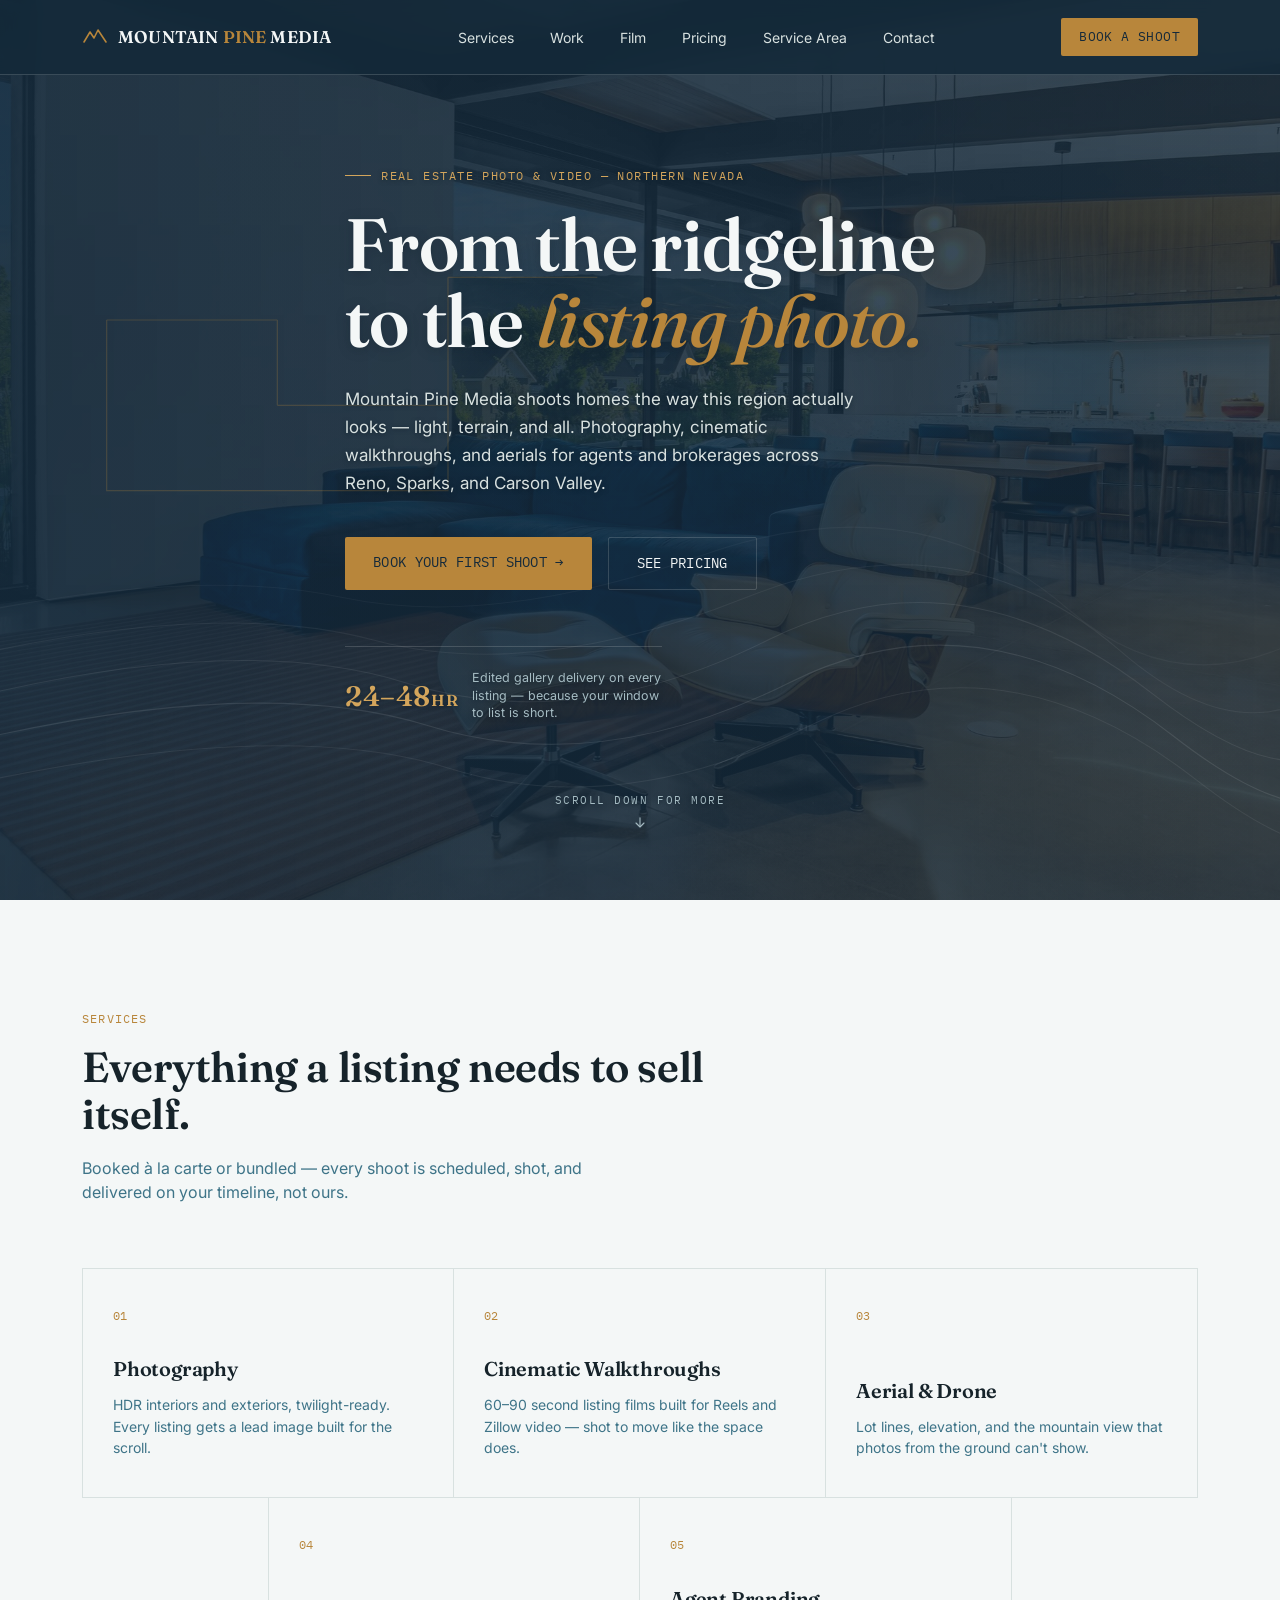
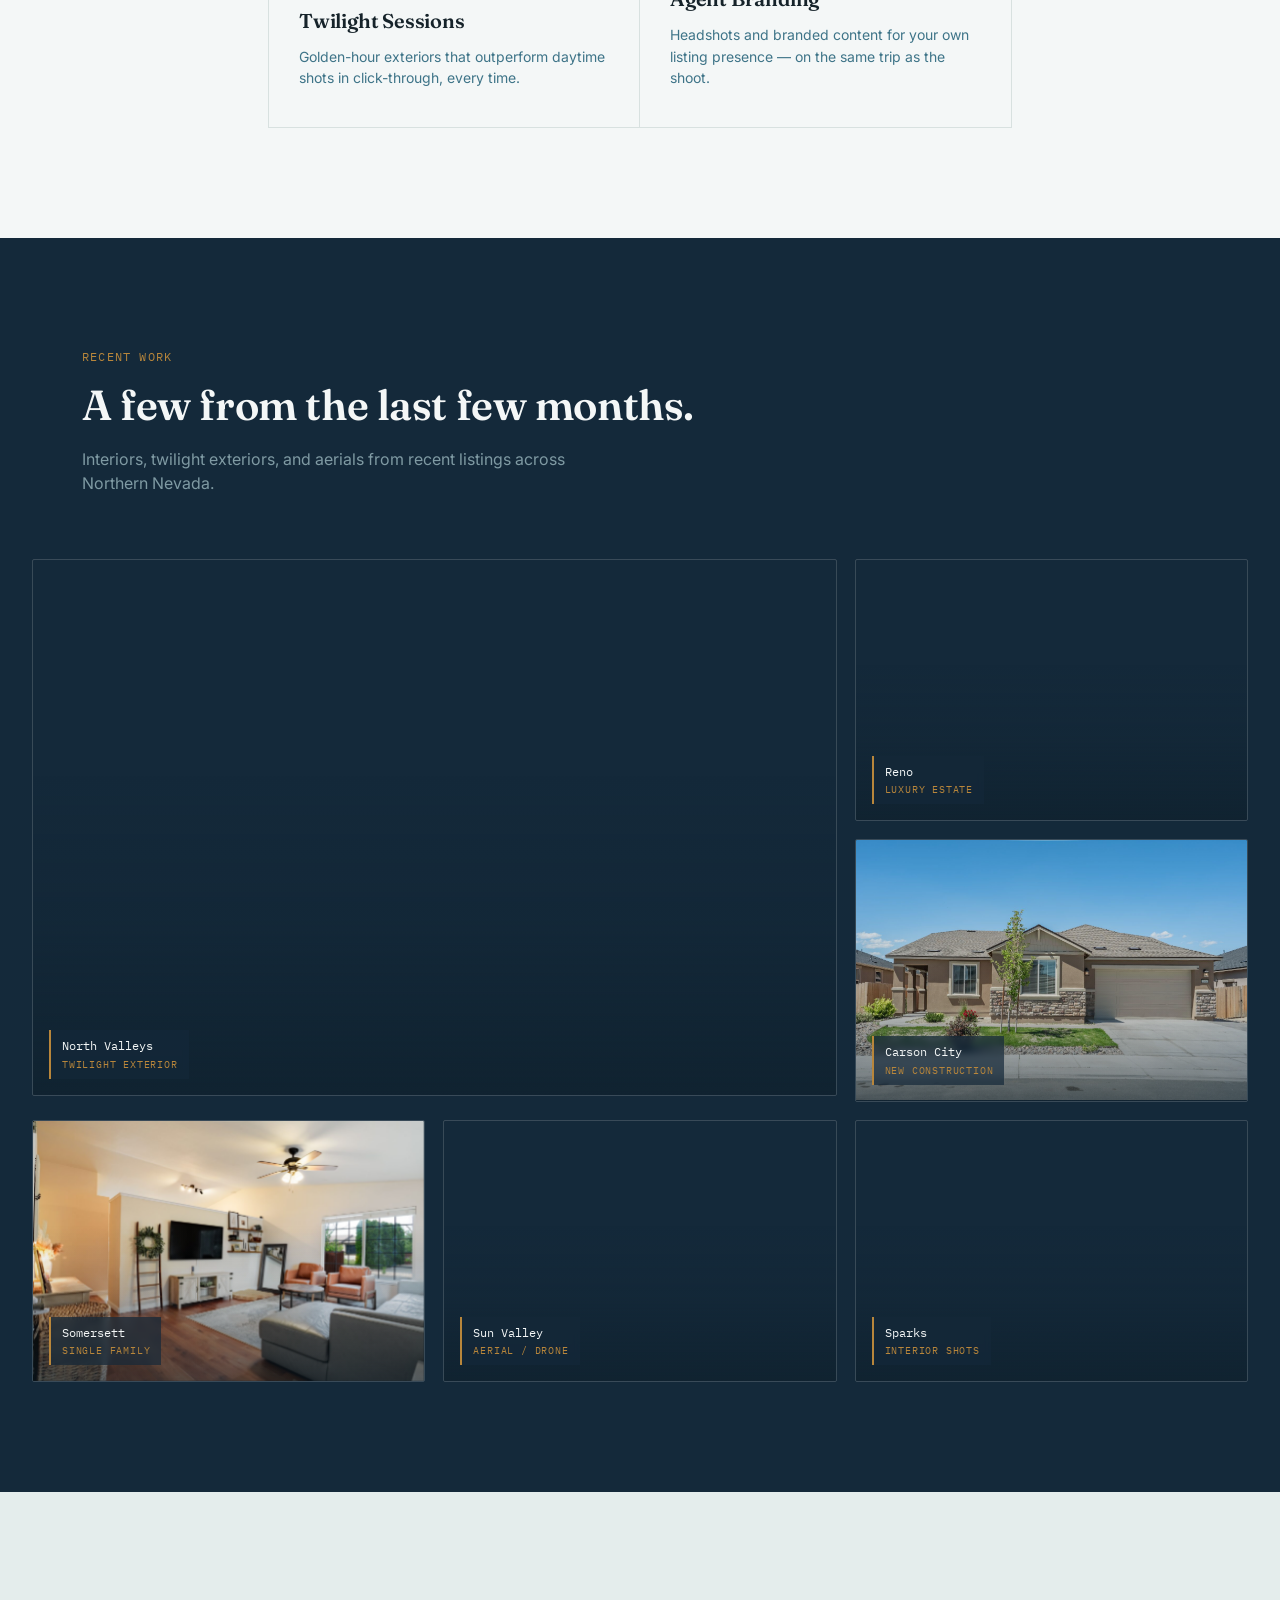
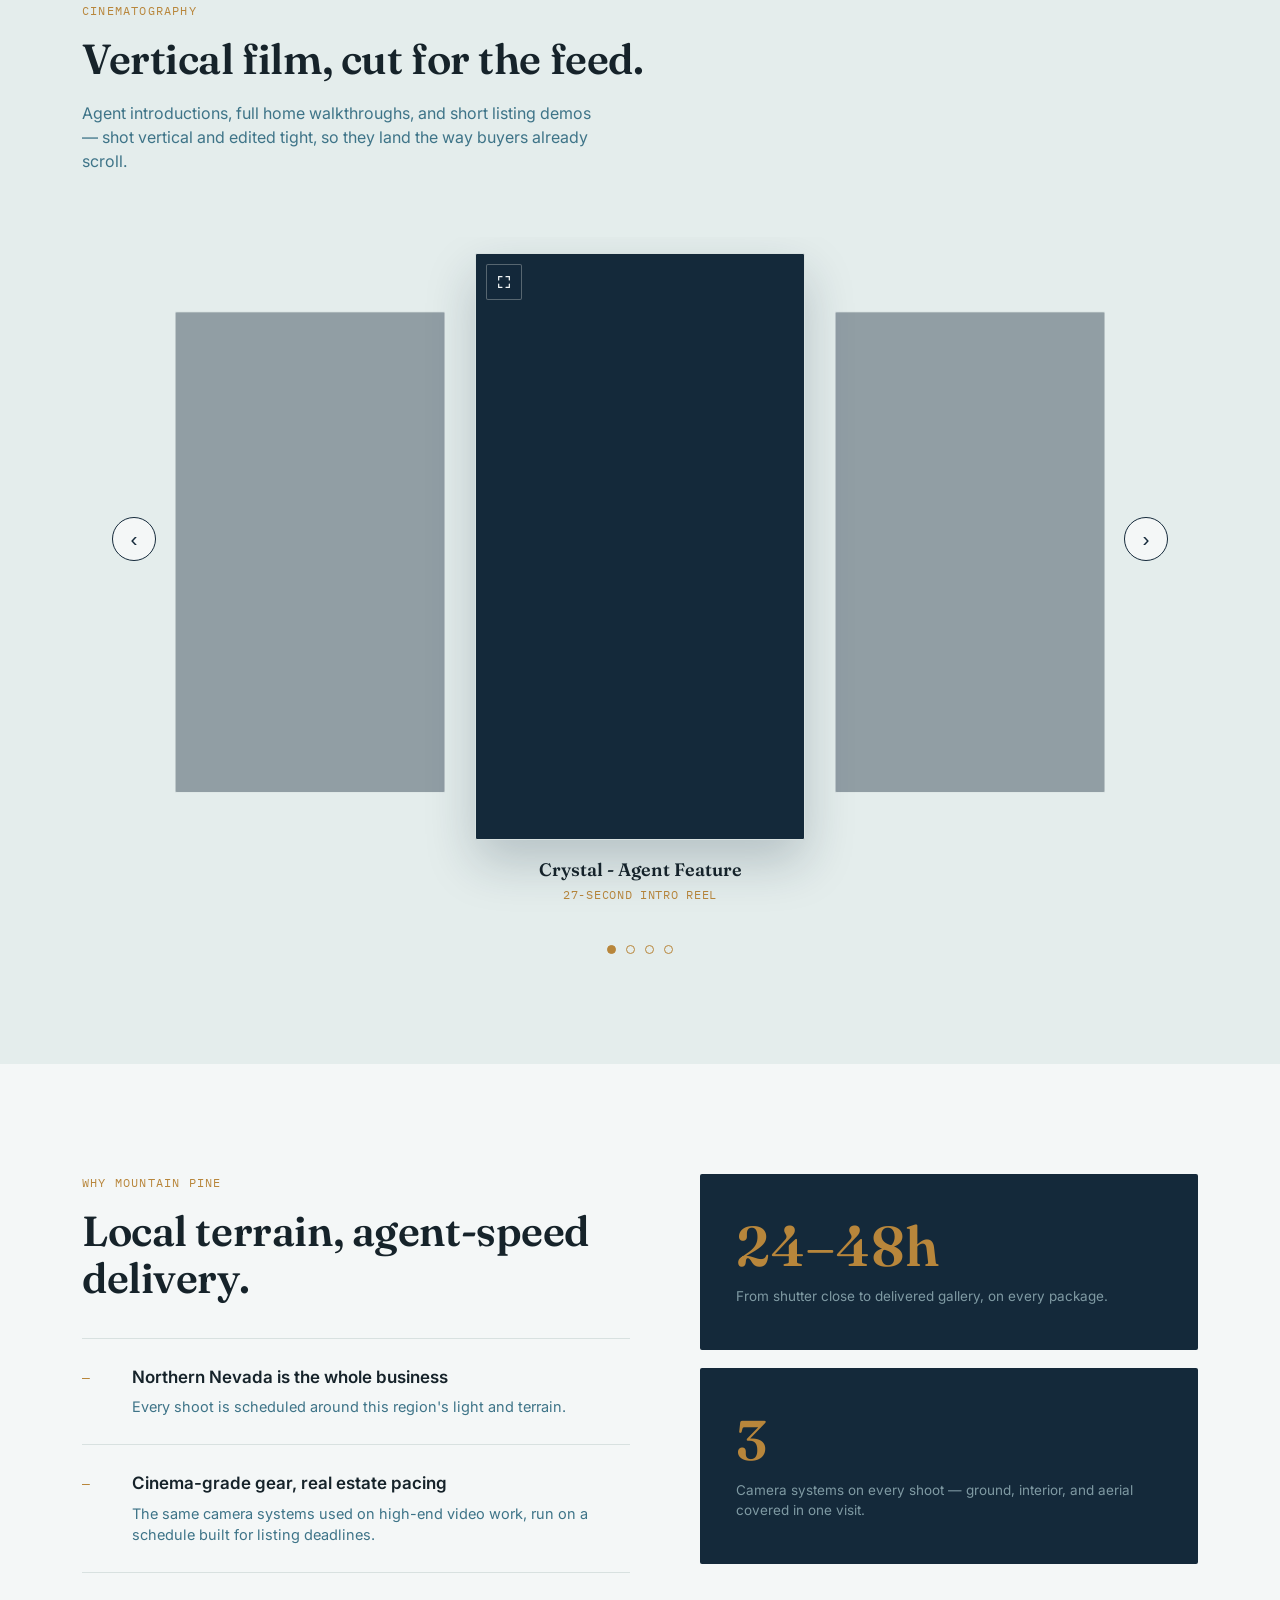
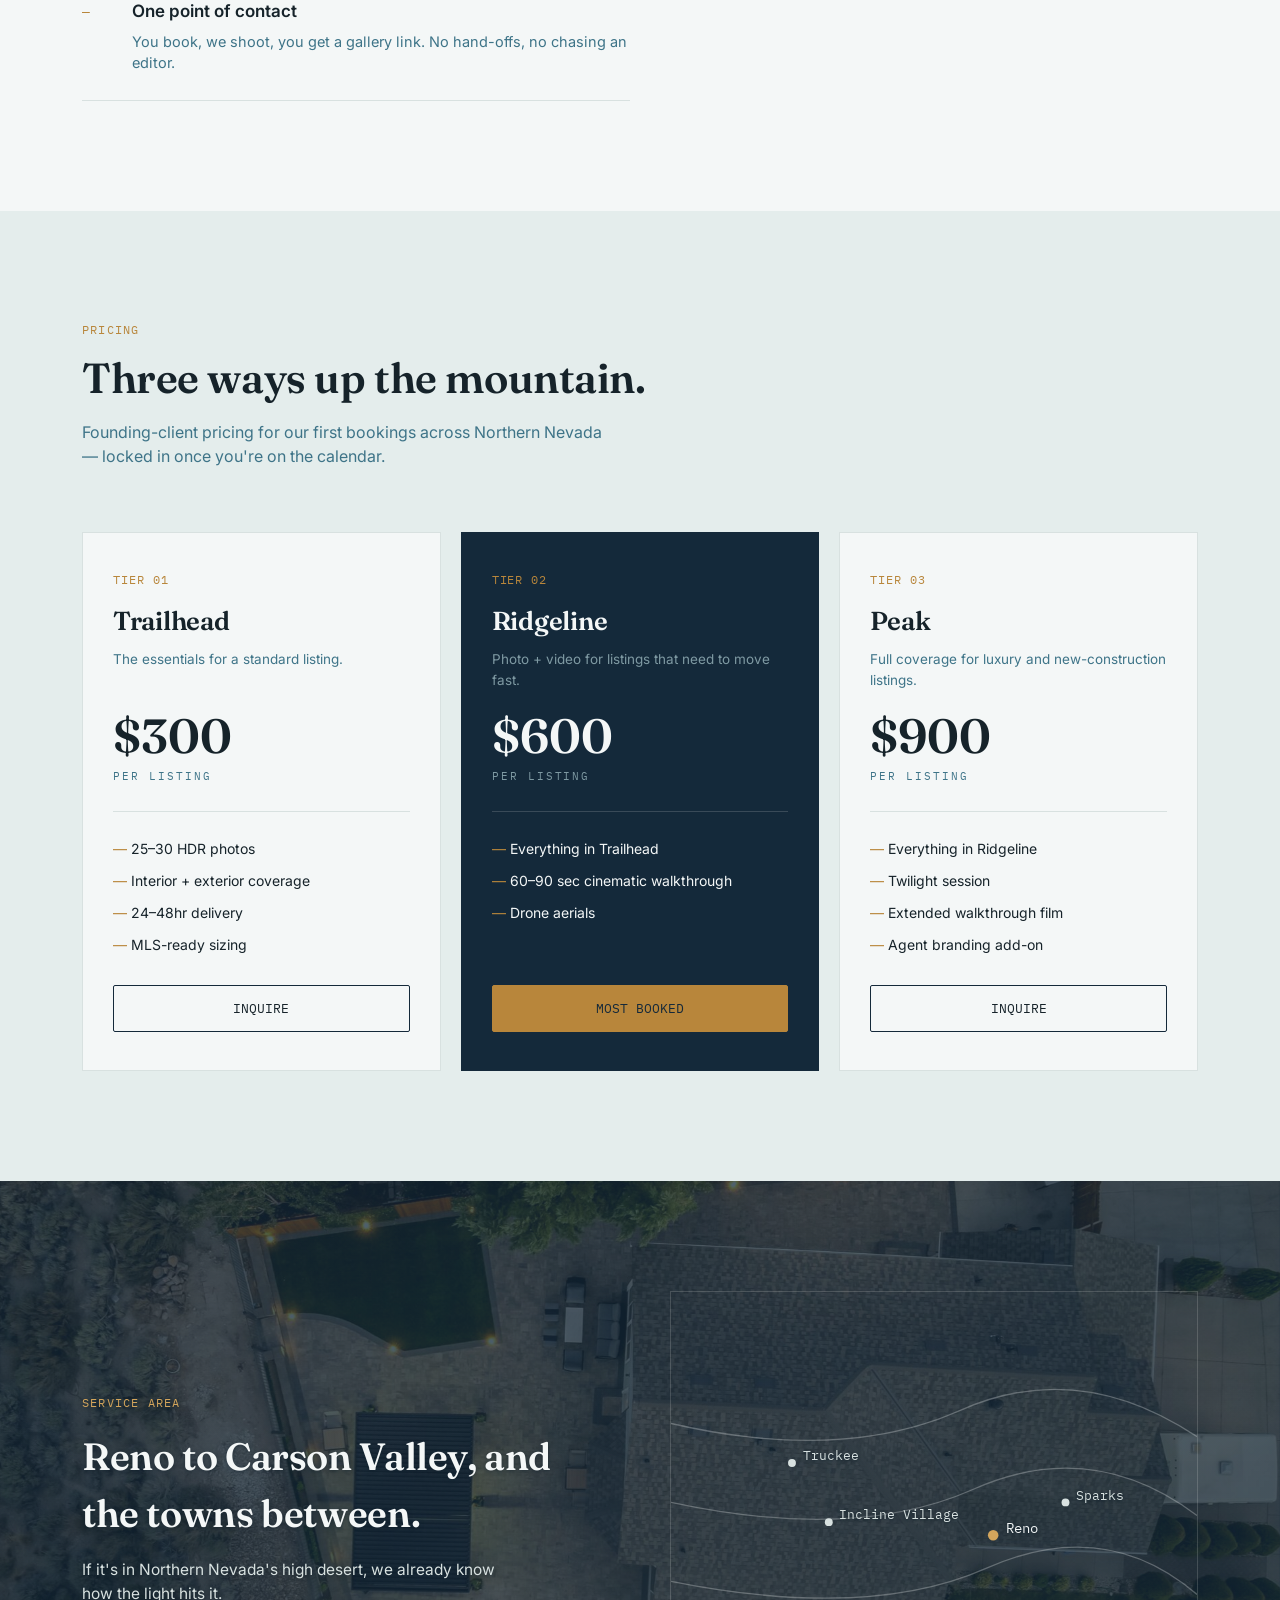
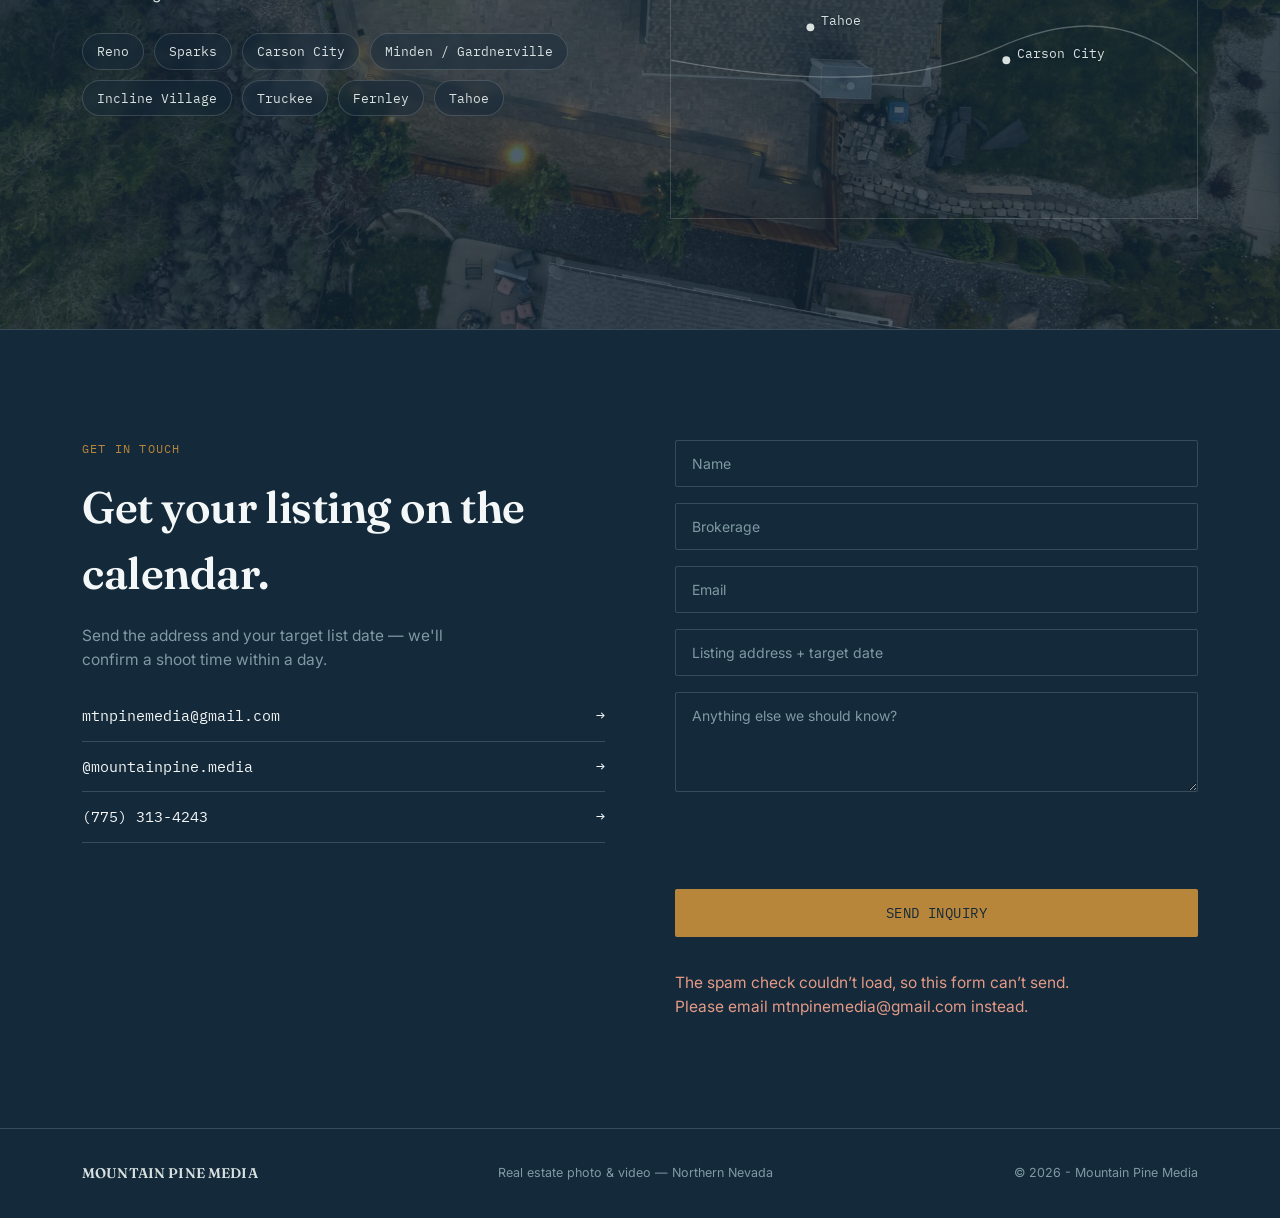
==== commit dd2d9b21: "Update turnstile key" ====
--- a/web/public/index.html
+++ b/web/public/index.html
@@ -519,12 +519,13 @@
            viewport. data-action must stay in step with TURNSTILE_ACTION in worker.js —
            the Worker pins it at verify time, so changing one alone rejects every submission.
 
-           TODO before deploy: this is Cloudflare's always-passing TESTING sitekey. Swap in
-           the live one from the dashboard (Turnstile → widget for mountain-pine-media.com
-           and www.mountain-pine-media.com). Left in production, the widget shows a red
-           "For testing only" bar and every submission fails verification. -->
+           This is the live sitekey (public by design — it is meant to sit in the page).
+           Its widget is scoped to mountain-pine-media.com and www.mountain-pine-media.com,
+           so it will not issue a token on localhost. For local work, keep Cloudflare's
+           dummy testing secret in web/.dev.vars; the README covers driving the real widget
+           locally. -->
       <div class="form-turnstile" id="inquiry-turnstile"
-           data-sitekey="1x00000000000000000000AA"
+           data-sitekey="0x4AAAAAAFgD5E4W1hv9X7PX"
            data-action="inquiry"></div>
       <button type="submit">SEND INQUIRY</button>
       <p class="form-status" id="form-status" role="status" aria-live="polite"></p>
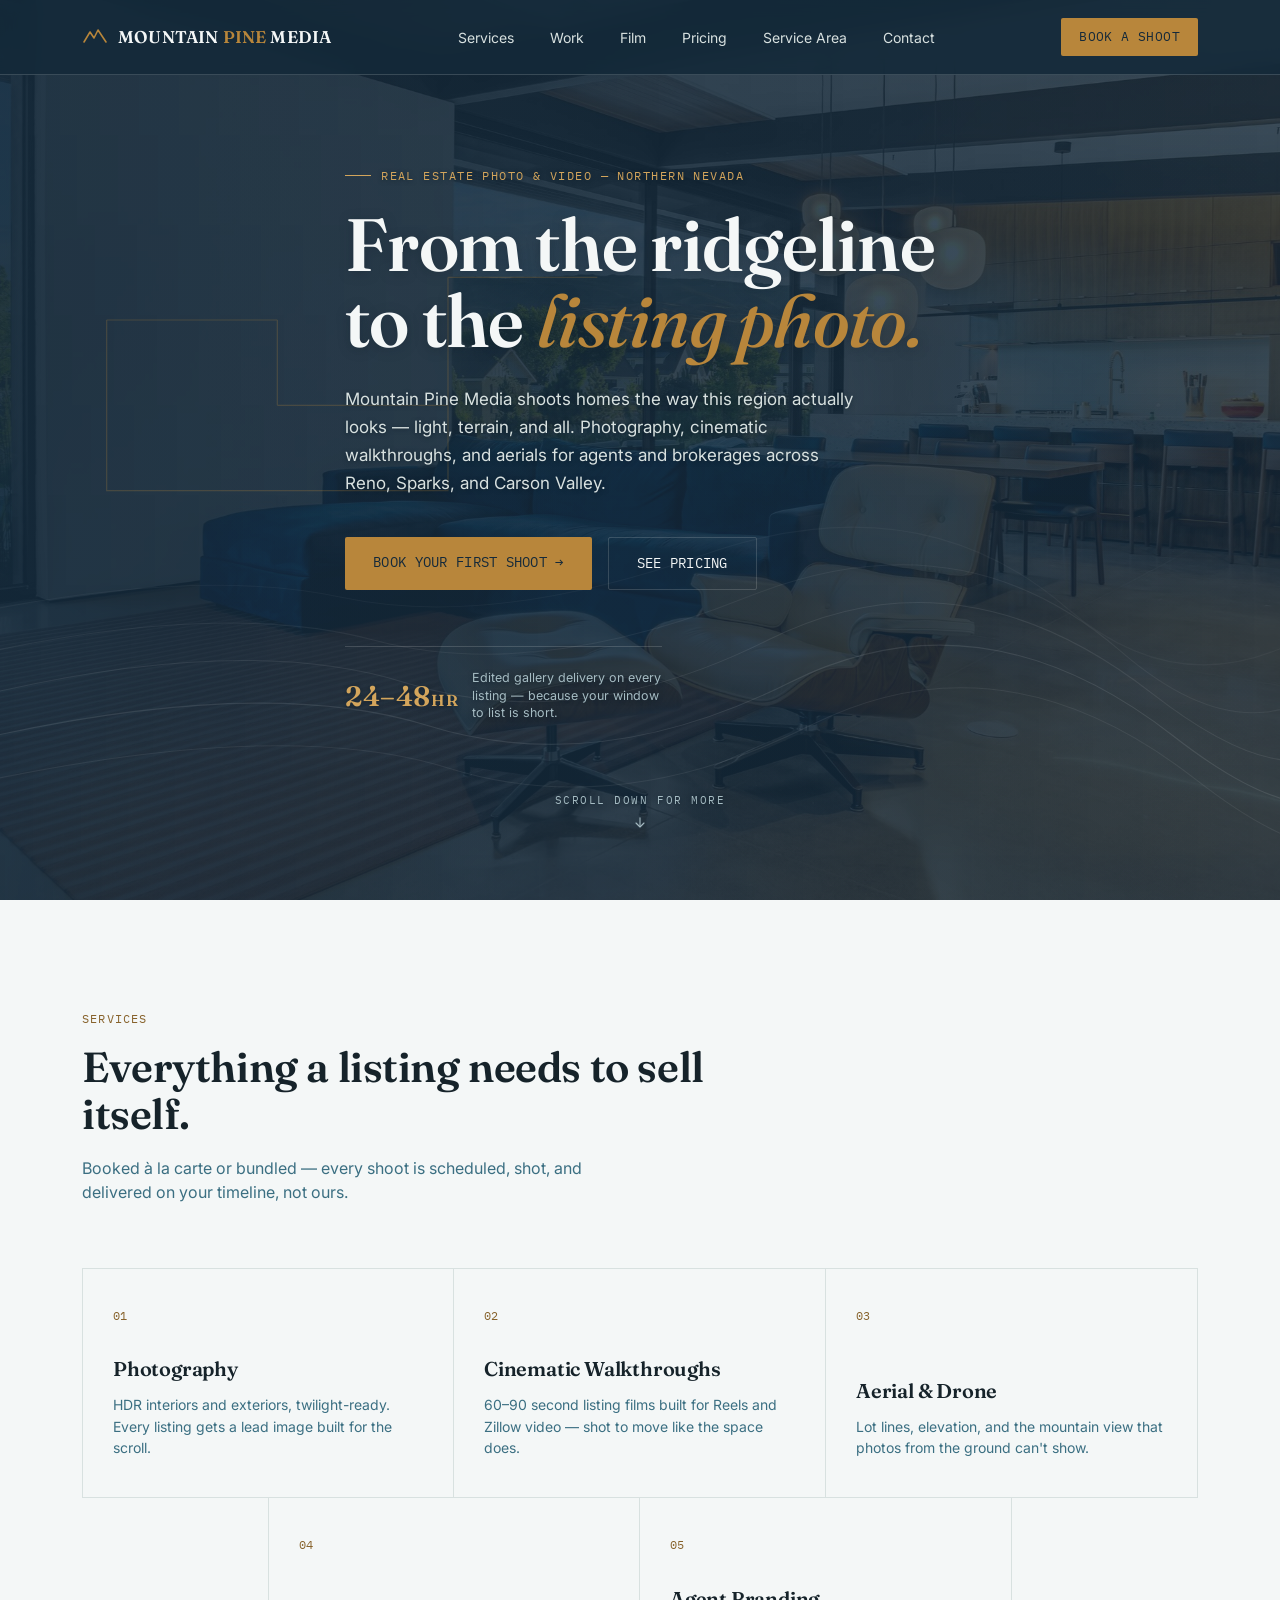
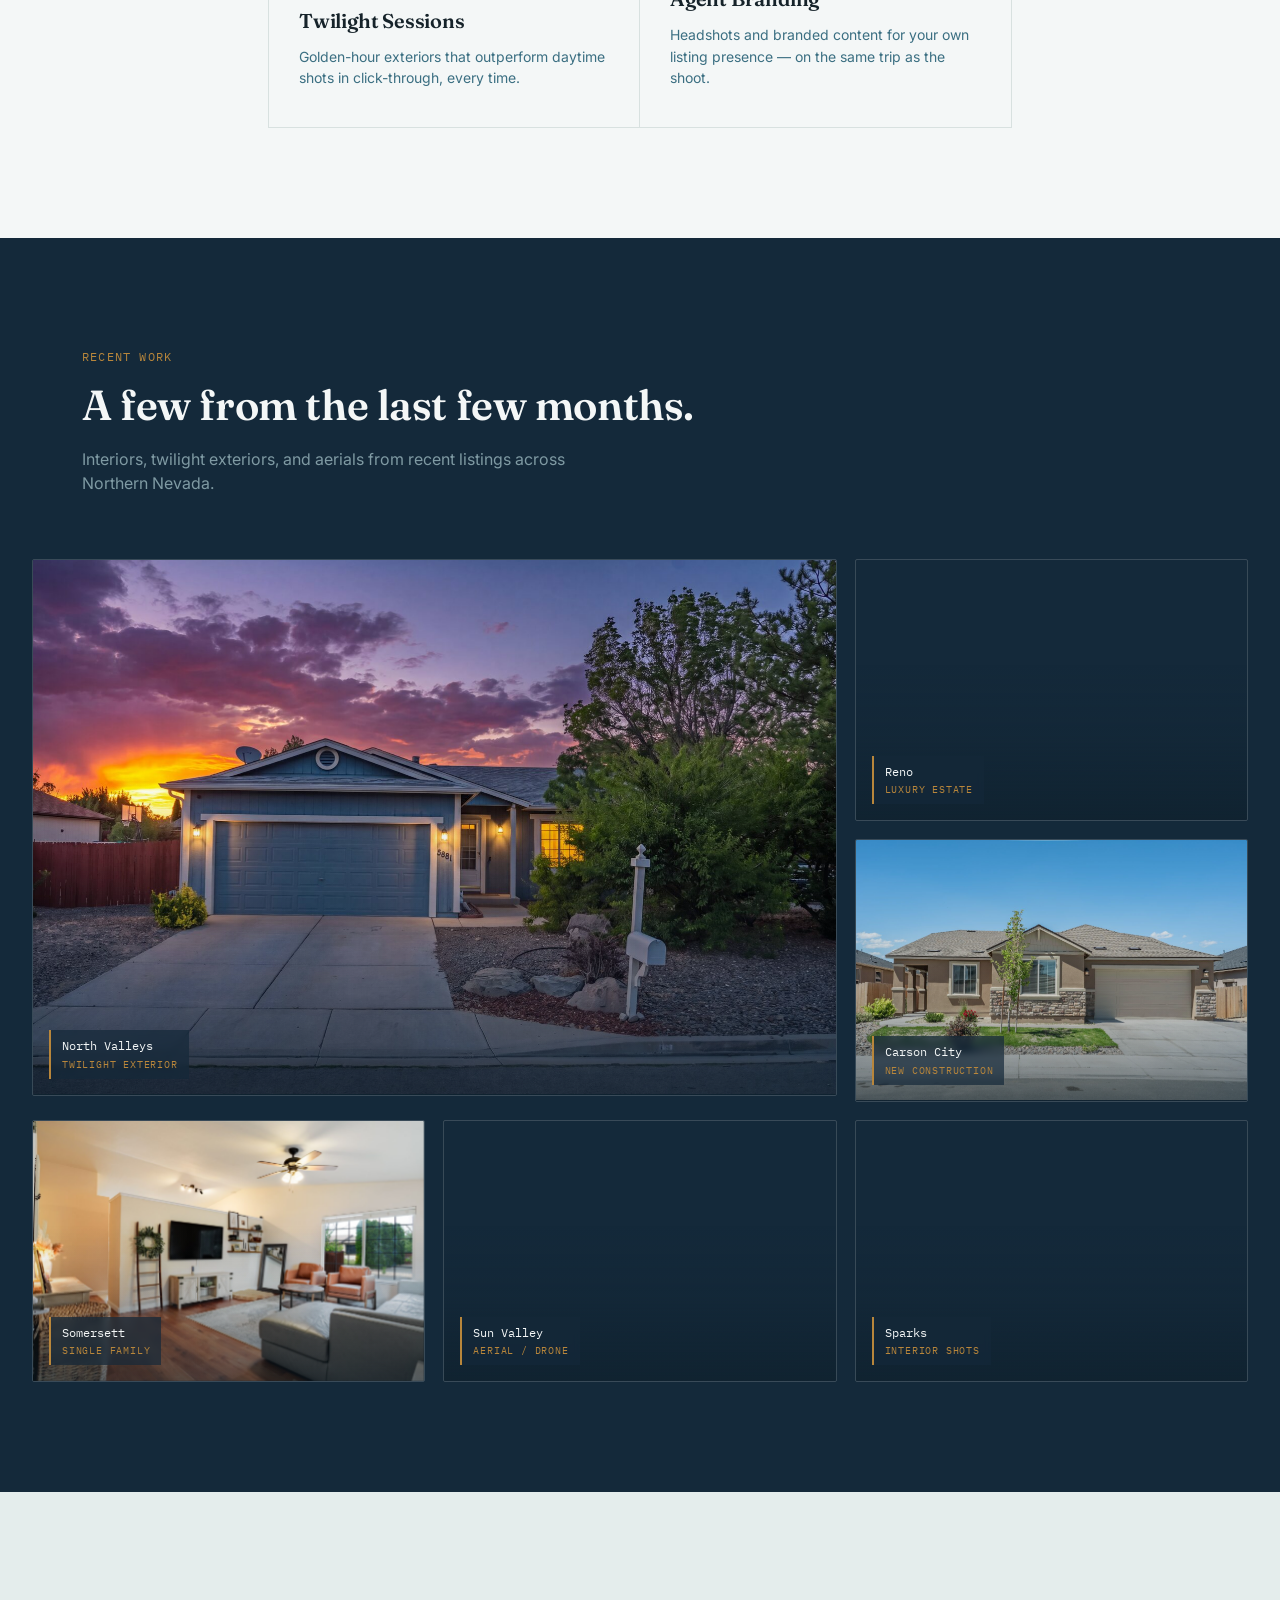
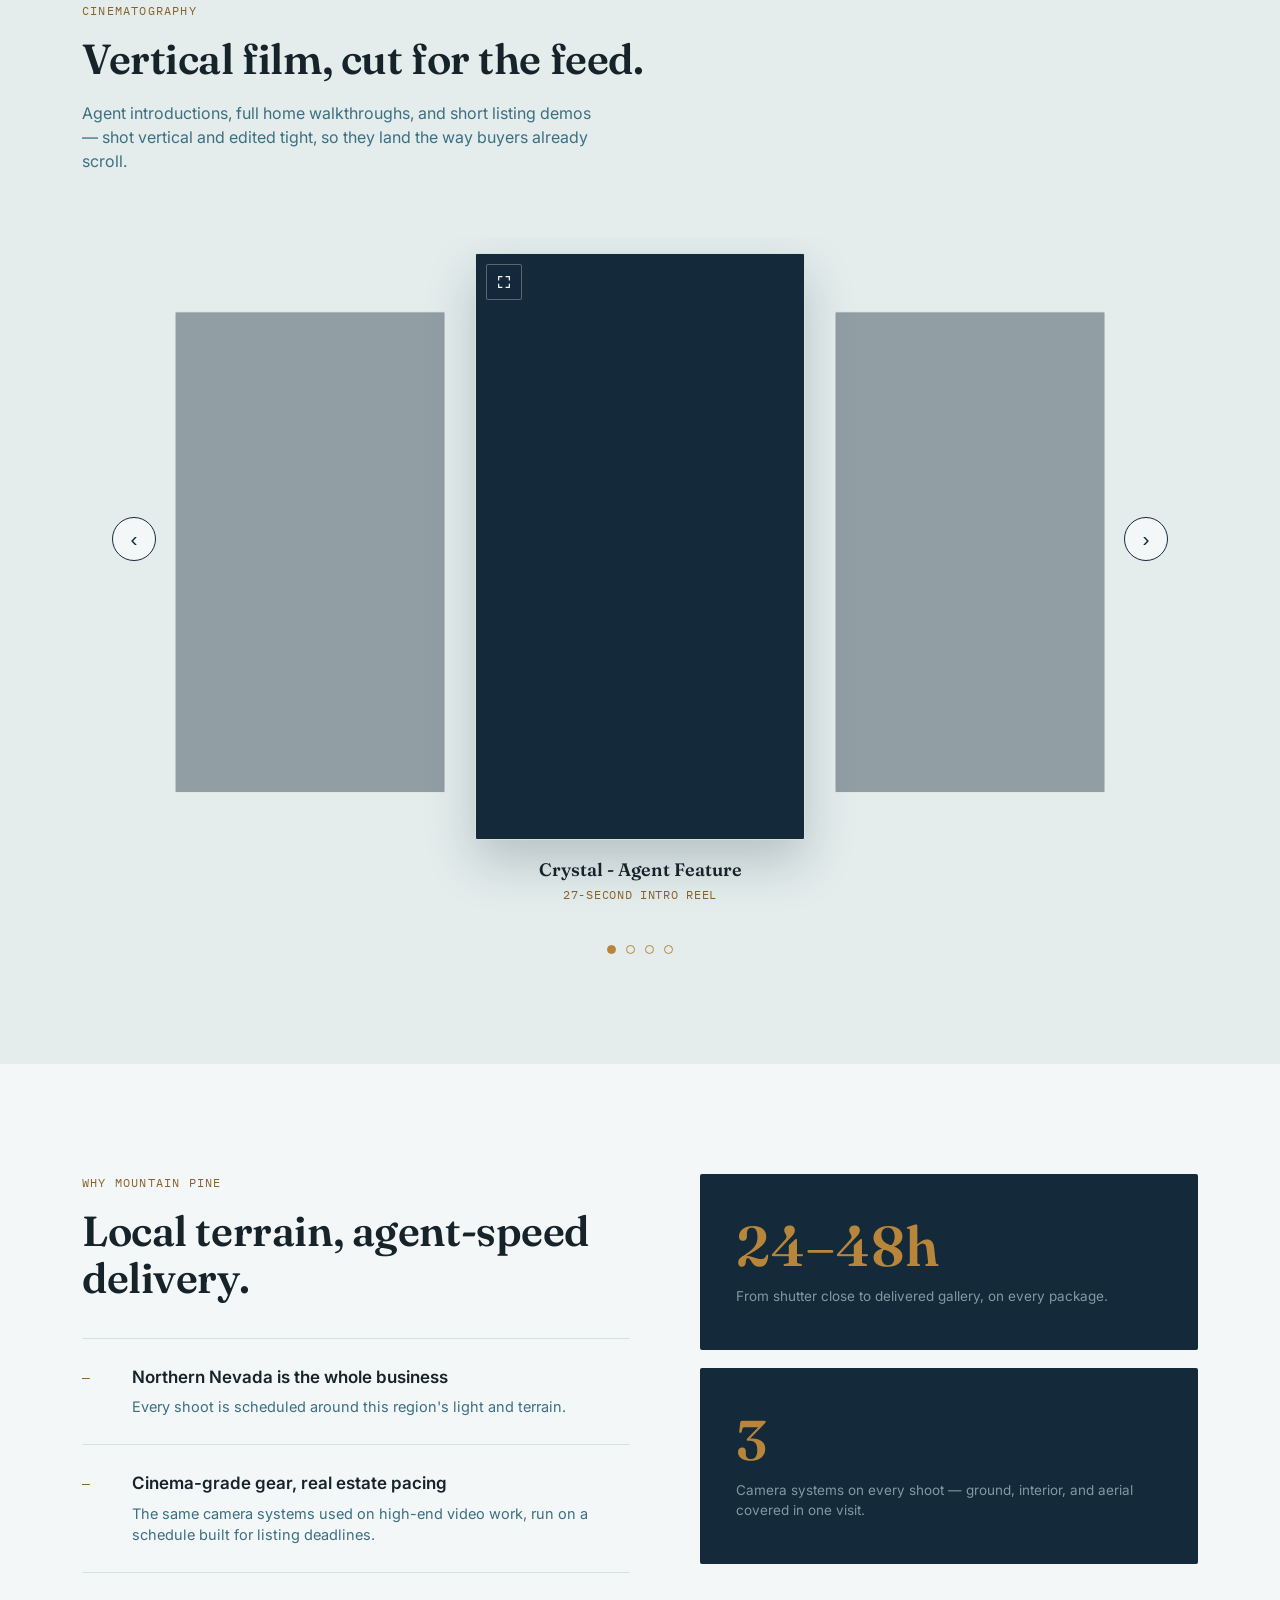
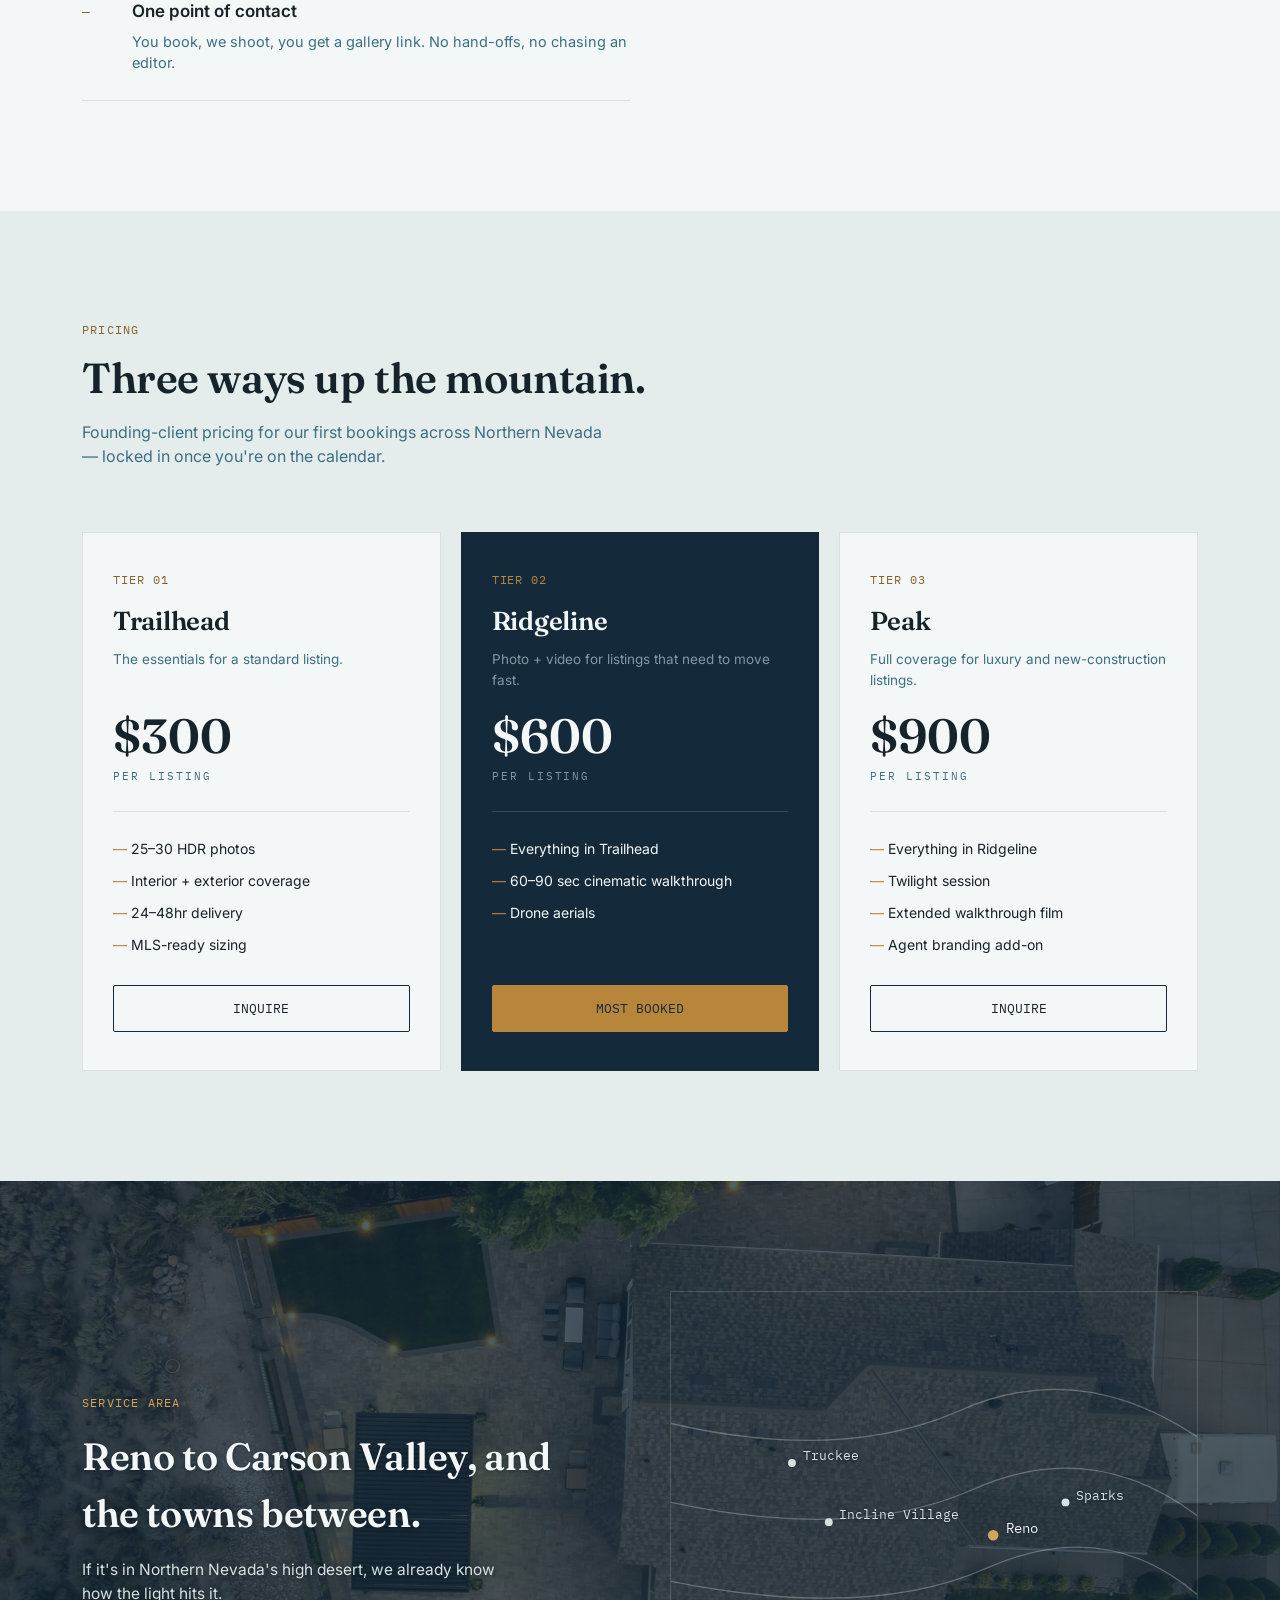
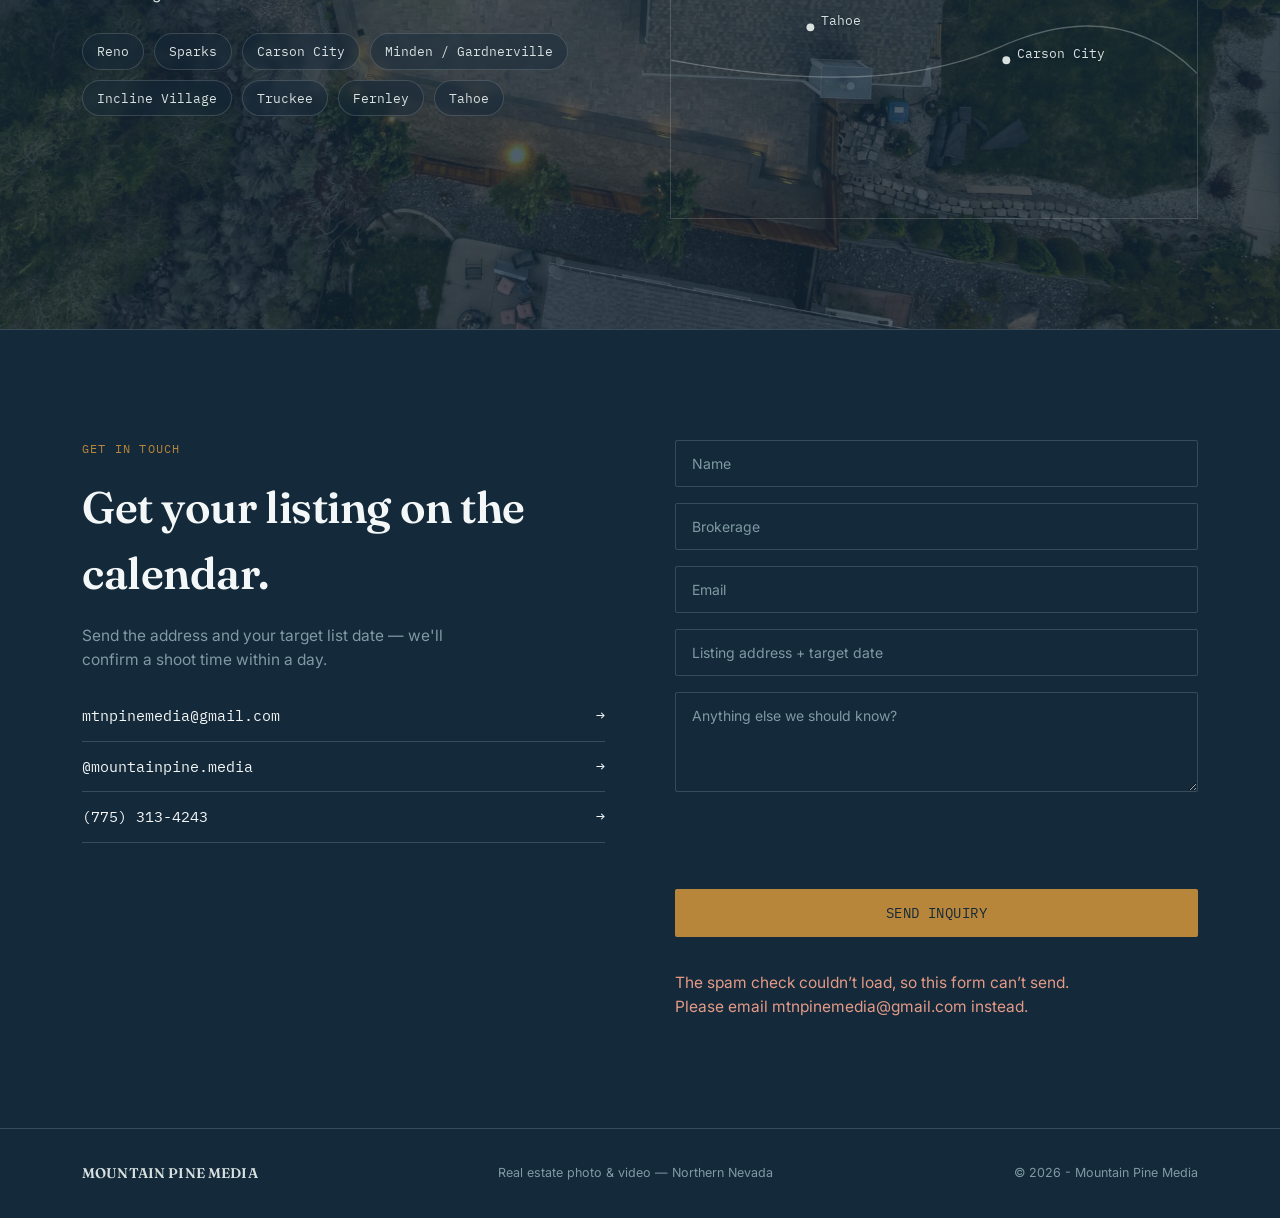
==== commit a31626ec: "Update styling" ====
--- a/web/public/index.html
+++ b/web/public/index.html
@@ -111,7 +111,7 @@
 <header>
   <nav class="wrap">
     <div class="brand">
-      <svg viewBox="0 0 26 26" fill="none"><path d="M2 18L8 8L12 14L16 6L24 18" stroke="#B8863B" stroke-width="1.6" stroke-linejoin="round" stroke-linecap="round"/></svg>
+      <svg viewBox="0 0 26 26" fill="none" aria-hidden="true"><path d="M2 18L8 8L12 14L16 6L24 18" stroke="#B8863B" stroke-width="1.6" stroke-linejoin="round" stroke-linecap="round"/></svg>
       <span class="brand-text">MOUNTAIN <span>PINE</span> MEDIA</span>
     </div>
     <div class="nav-menu" id="nav-menu">
@@ -132,7 +132,7 @@
 </header>
 
 <section class="hero" data-parallax>
-  <svg class="contour-field" viewBox="0 0 1200 800" preserveAspectRatio="xMidYMid slice">
+  <svg class="contour-field" viewBox="0 0 1200 800" preserveAspectRatio="xMidYMid slice" aria-hidden="true">
     <g stroke="#F4F7F7" stroke-width="1" fill="none">
       <path opacity="0.12" d="M-50 620 Q 200 560 350 600 T 700 560 T 1050 610 T 1300 580"/>
       <path opacity="0.16" d="M-50 660 Q 220 590 380 640 T 720 600 T 1080 650 T 1300 620"/>
@@ -159,7 +159,7 @@
     </div>
     <div class="scroll-cue" aria-hidden="true">
       <span class="scroll-cue-text">Scroll Down for More</span>
-      <svg viewBox="0 0 24 24" fill="none" stroke="currentColor" stroke-width="1.6" stroke-linecap="round" stroke-linejoin="round">
+      <svg viewBox="0 0 24 24" fill="none" stroke="currentColor" stroke-width="1.6" stroke-linecap="round" stroke-linejoin="round" aria-hidden="true">
         <path d="M12 4v13"/><path d="M6 12l6 6 6-6"/>
       </svg>
     </div>
@@ -447,7 +447,10 @@
         <!-- No background rect: the photo and its scrim are the parent's background,
              and an opaque fill here would hide both. Dots and labels are the
              light-on-dark set for that reason. -->
-        <svg viewBox="0 0 400 400">
+        <!-- A real image, not decoration, so it gets a name rather than aria-hidden.
+             role="img" also stops a screen reader reading the six <text> labels one by
+             one after it has just read the chips. -->
+        <svg viewBox="0 0 400 400" role="img" aria-label="Map of the service area: Truckee, Incline Village and Tahoe around the lake to the west, with Reno, Sparks and Carson City to the east">
           <g stroke="#F4F7F7" stroke-width="1" fill="none" opacity="0.28">
             <path d="M0 100 Q 130 130 220 90 T 400 110"/>
             <path d="M0 160 Q 140 190 230 150 T 400 170"/>
@@ -510,11 +513,19 @@
         <label for="website">Website</label>
         <input type="text" id="website" name="website" tabindex="-1" autocomplete="off">
       </div>
-      <input type="text" name="name" placeholder="Name" required>
-      <input type="text" name="brokerage" placeholder="Brokerage">
-      <input type="email" name="email" placeholder="Email" required>
-      <input type="text" name="listing" placeholder="Listing address + target date">
-      <textarea name="notes" placeholder="Anything else we should know?"></textarea>
+      <!-- Each field has a real <label>, visually hidden; the placeholder stays as the
+           visible prompt. autocomplete lets browsers fill the agent's own details.
+           Listing gets none on purpose: it's the property's address, not theirs. -->
+      <label class="visually-hidden" for="inq-name">Name</label>
+      <input type="text" id="inq-name" name="name" placeholder="Name" autocomplete="name" required>
+      <label class="visually-hidden" for="inq-brokerage">Brokerage</label>
+      <input type="text" id="inq-brokerage" name="brokerage" placeholder="Brokerage" autocomplete="organization">
+      <label class="visually-hidden" for="inq-email">Email</label>
+      <input type="email" id="inq-email" name="email" placeholder="Email" autocomplete="email" required>
+      <label class="visually-hidden" for="inq-listing">Listing address and target date</label>
+      <input type="text" id="inq-listing" name="listing" placeholder="Listing address + target date">
+      <label class="visually-hidden" for="inq-notes">Notes</label>
+      <textarea id="inq-notes" name="notes" placeholder="Anything else we should know?"></textarea>
       <!-- Cloudflare Turnstile, rendered by the script below once the form is near the
            viewport. data-action must stay in step with TURNSTILE_ACTION in worker.js —
            the Worker pins it at verify time, so changing one alone rejects every submission.
--- a/web/public/styles.css
+++ b/web/public/styles.css
@@ -1,9 +1,17 @@
 :root{
   --lake-deep:#14293A;
-  --lake-mid:#3E7488;
+  /* Was #3E7488, which is 4.34:1 on the #E4EDEC sections (Cinematography, Pricing),
+     just under AA's 4.5:1. Nudged darker on the same hue: 4.66 there, 5.15 on
+     --alpine-white. Text-only token, so nothing else moves. */
+  --lake-mid:#3B6F82;
   --alpine-white:#F4F7F7;
   --stone:#D8E1E0;
   --brass:#B8863B;
+  /* Brass for text on the light grounds. --brass is 2.99:1 on --alpine-white and
+     2.71:1 on #E4EDEC, well short of AA; this is the same hue taken only as dark as
+     the ratio needs (5.11 / 4.62). --brass stays for buttons, borders, dots, and all
+     brass on --lake-deep, where it already passes at 4.62 — this one would fail there. */
+  --brass-text:#87622B;
   --ink:#16232A;
   --sage:#7F9AA3;
   --line: rgba(246,244,238,0.16);
@@ -202,8 +210,12 @@
 .section-head{max-width:640px; margin-bottom:64px;}
 .section-eyebrow{
   font-family:'IBM Plex Mono',monospace; font-size:12px; letter-spacing:0.1em; text-transform:uppercase;
-  color:var(--brass); margin-bottom:16px;
-}
+  color:var(--brass-text); margin-bottom:16px;
+}
+/* The dark sections keep base brass. --brass-text is tuned for the light grounds and
+   is only 2.71:1 on --lake-deep. .area sets its own lifted colour further down. */
+.portfolio .section-eyebrow,
+.contact .section-eyebrow{color:var(--brass);}
 .section-head h2{font-size:clamp(30px,3.6vw,42px); font-weight:600; line-height:1.12;}
 .section-head p{margin-top:18px; color:var(--lake-mid); font-size:16px; max-width:520px;}
 .divider{height:1px; background:linear-gradient(90deg, transparent, var(--stone) 20%, var(--stone) 80%, transparent);}
@@ -260,7 +272,7 @@
   .svc-card:nth-child(n+4){border-top:0;}
 }
 .svc-card:hover{background:#FBFAF6;}
-.svc-num{font-family:'IBM Plex Mono',monospace; font-size:12px; color:var(--brass);}
+.svc-num{font-family:'IBM Plex Mono',monospace; font-size:12px; color:var(--brass-text);}
 .svc-card h3{font-size:20px; margin-top:26px; font-weight:600;}
 .svc-card p{font-size:14px; color:var(--lake-mid); margin-top:10px; line-height:1.55;}
 
@@ -374,7 +386,7 @@
 }
 .cine-slide.is-active .cine-meta{opacity:1;}
 .cine-name{font-family:'Fraunces',serif; font-size:18px; font-weight:600; color:var(--ink);}
-.cine-detail{font-family:'IBM Plex Mono',monospace; font-size:11.5px; letter-spacing:0.06em; text-transform:uppercase; color:var(--brass);}
+.cine-detail{font-family:'IBM Plex Mono',monospace; font-size:11.5px; letter-spacing:0.06em; text-transform:uppercase; color:var(--brass-text);}
 .cine-arrow{
   position:absolute; top:44%; transform:translateY(-50%);
   width:44px; height:44px; border-radius:50%;
@@ -502,7 +514,7 @@
 .why-list{display:flex; flex-direction:column; gap:0;}
 .why-item{display:flex; gap:22px; padding:26px 0; border-top:1px solid var(--stone);}
 .why-item:last-child{border-bottom:1px solid var(--stone);}
-.why-item .mk{font-family:'IBM Plex Mono',monospace; color:var(--brass); font-size:13px; min-width:28px; padding-top:3px;}
+.why-item .mk{font-family:'IBM Plex Mono',monospace; color:var(--brass-text); font-size:13px; min-width:28px; padding-top:3px;}
 .why-item h4{font-size:17px; font-weight:600;}
 .why-item p{font-size:14.5px; color:var(--lake-mid); margin-top:6px;}
 .stat-block{background:var(--lake-deep); color:var(--alpine-white); padding:44px 36px; border-radius:2px;}
@@ -519,7 +531,8 @@
   display:flex; flex-direction:column;
 }
 .price-card.feat{background:var(--lake-deep); color:var(--alpine-white); border-color:var(--lake-deep);}
-.price-card .tier-mk{font-family:'IBM Plex Mono',monospace; font-size:11.5px; letter-spacing:0.08em; text-transform:uppercase; color:var(--brass);}
+.price-card .tier-mk{font-family:'IBM Plex Mono',monospace; font-size:11.5px; letter-spacing:0.08em; text-transform:uppercase; color:var(--brass-text);}
+.price-card.feat .tier-mk{color:var(--brass);}
 .price-card h3{font-size:26px; margin-top:14px;}
 .price-card .desc{font-size:13.5px; color:var(--lake-mid); margin-top:8px; min-height:41px;}
 .price-card.feat .desc{color:var(--sage);}
@@ -662,6 +675,15 @@
 /* Not a palette colour: a warm coral that reads as an error, not as the brass accent.
    6.6:1 against --lake-deep. */
 .form-status.is-error{color:#E39A87;}
+/* Screen-reader-only text: the form's field labels. The placeholders are the visible
+   prompt, but a placeholder isn't a label: it isn't reliably announced and it vanishes
+   once someone types. Absolutely positioned, so it takes no part in .form's flex gap.
+   WAVE still measures text hidden this way, so it must keep a passing colour; here it
+   inherits --alpine-white from .contact. */
+.visually-hidden{
+  position:absolute; width:1px; height:1px; padding:0; margin:-1px;
+  overflow:hidden; clip:rect(0 0 0 0); clip-path:inset(50%); white-space:nowrap; border:0;
+}
 /* Off-screen rather than display:none — see the note on the field in index.html. */
 .hp{position:absolute; left:-9999px; width:1px; height:1px; overflow:hidden;}
 .contact .form-noscript{
